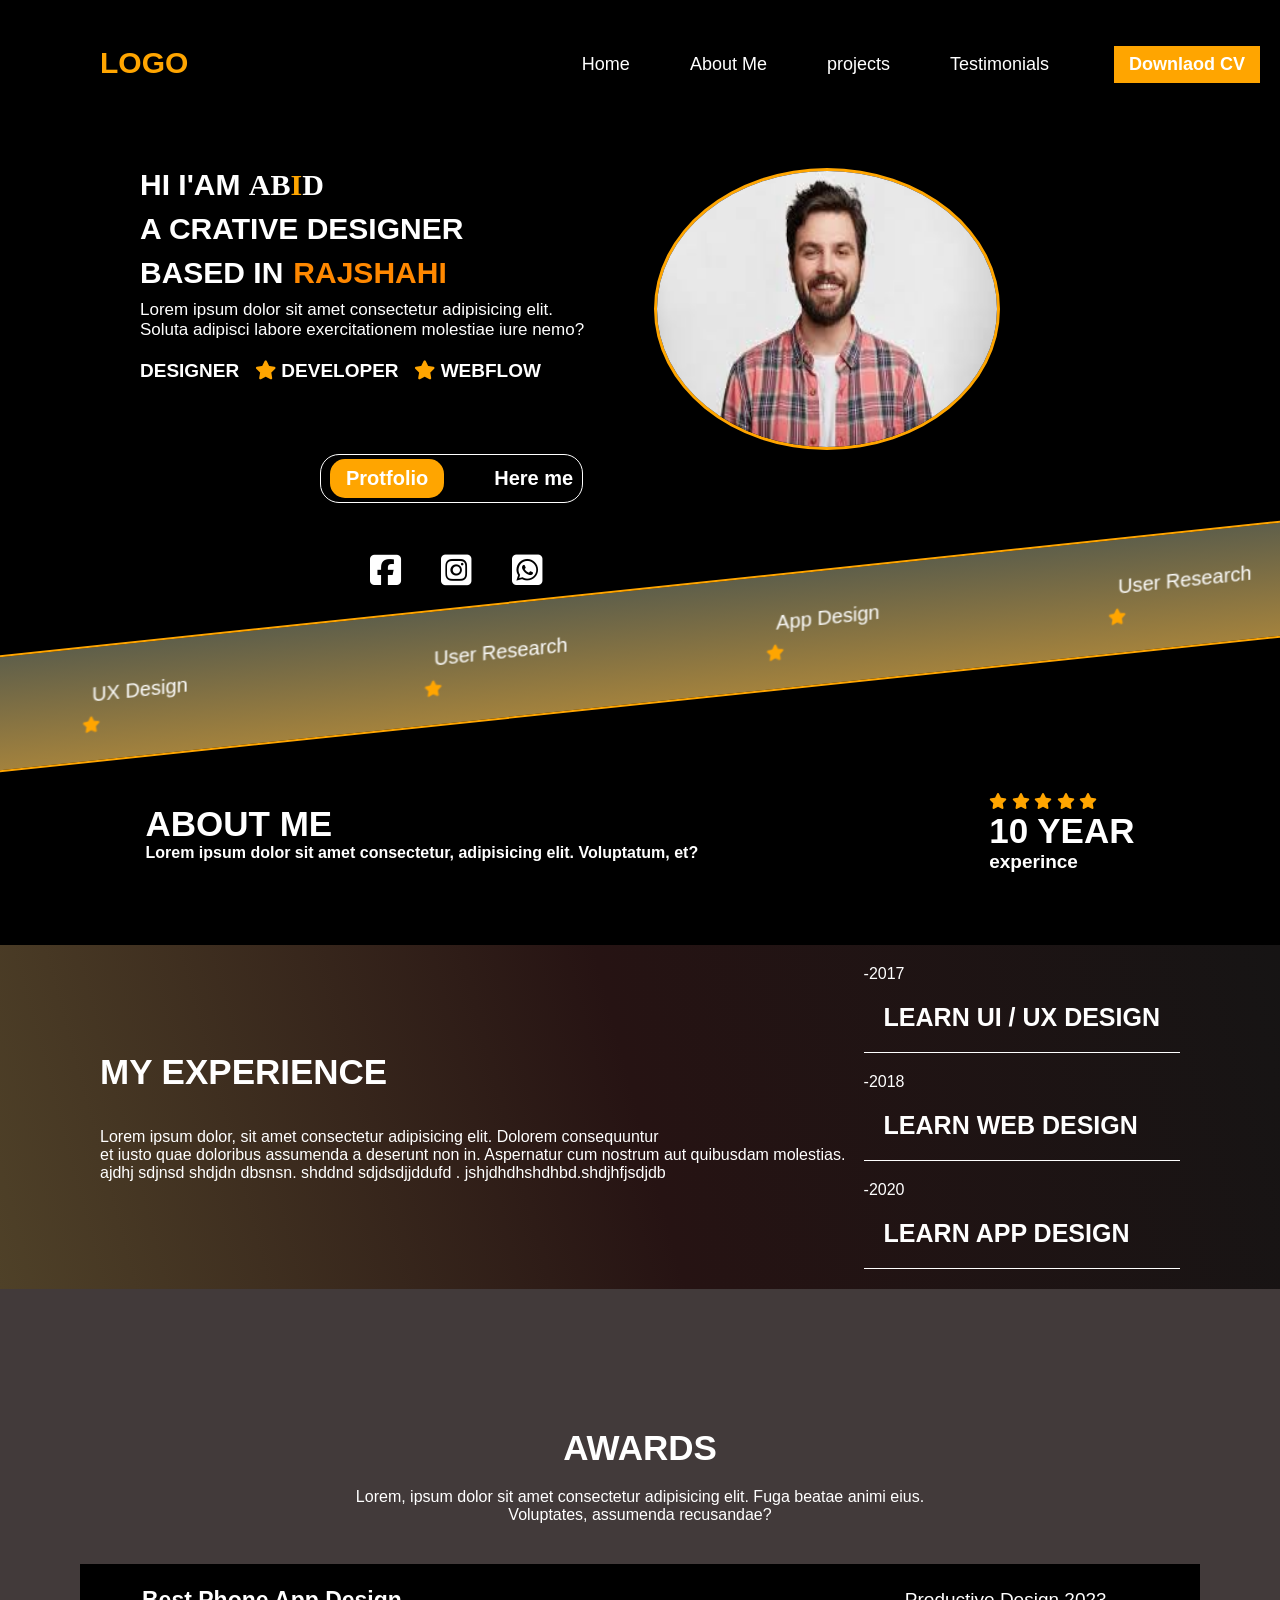
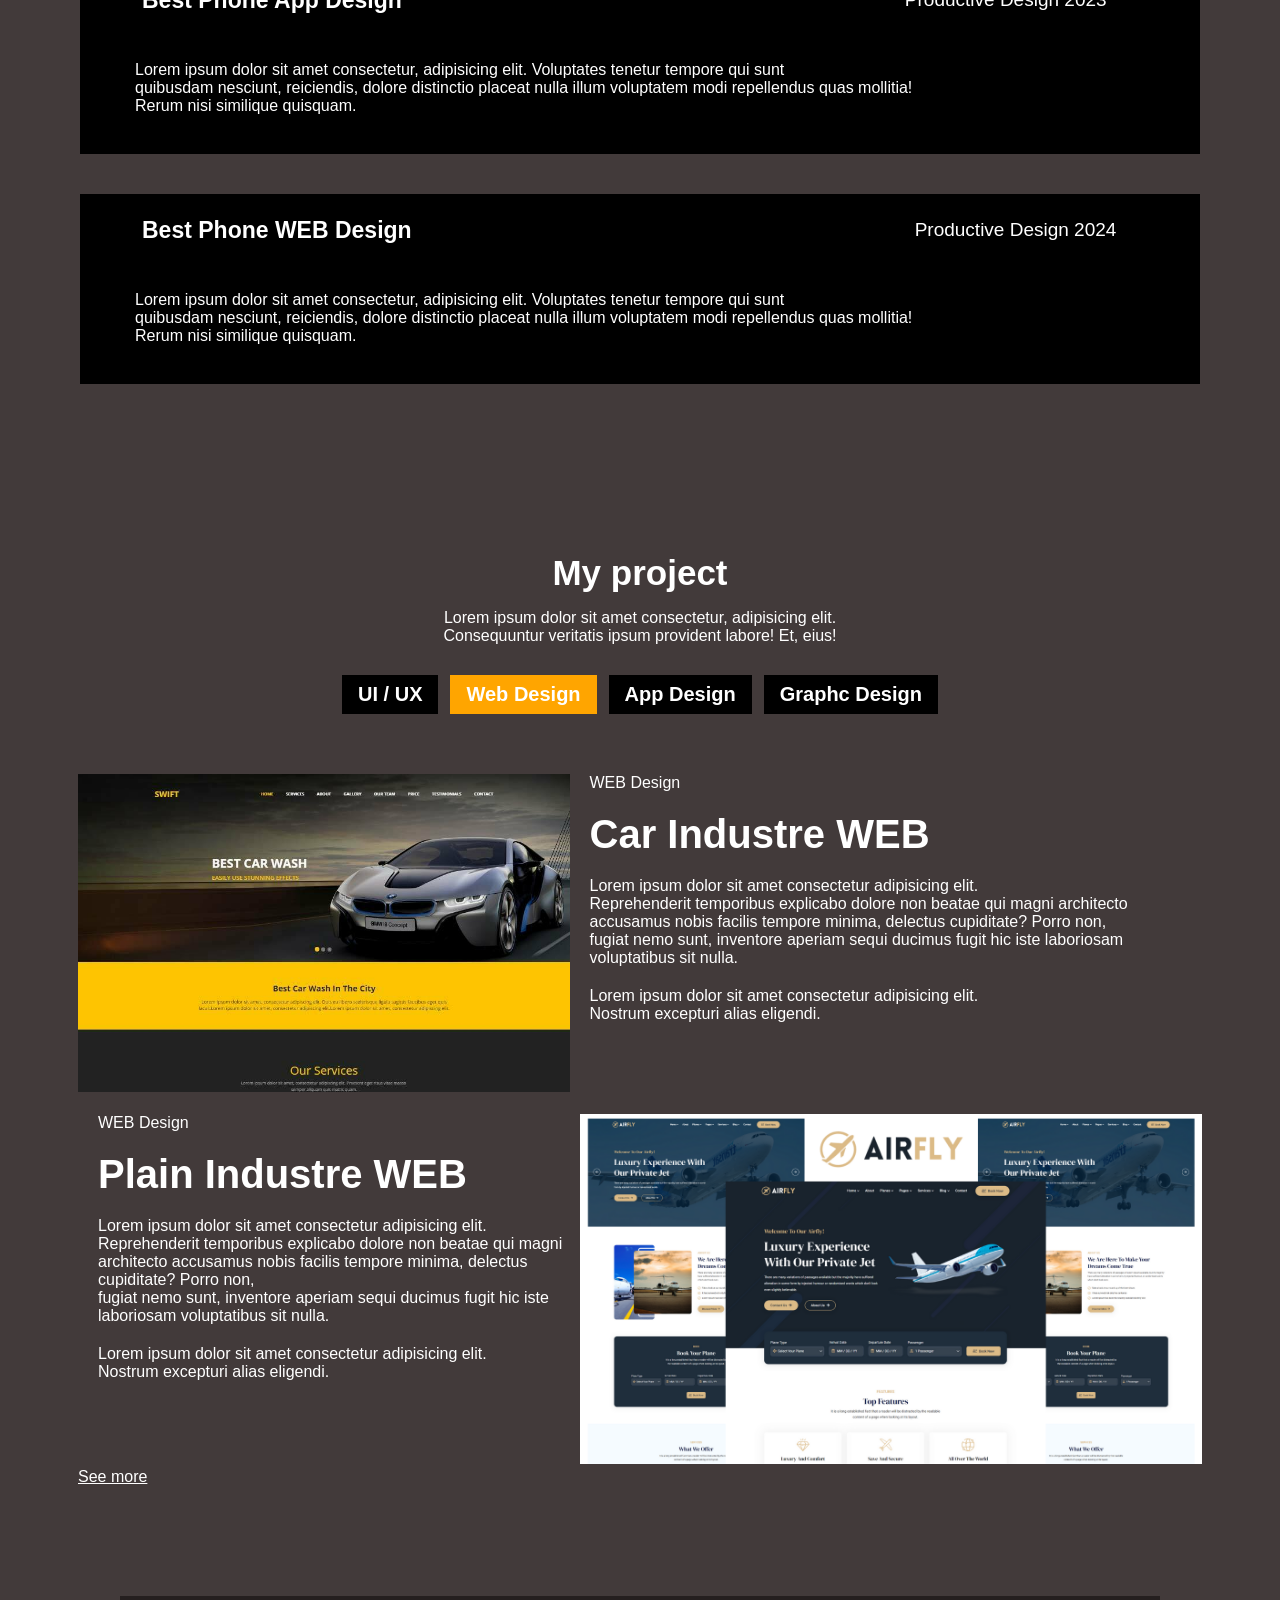
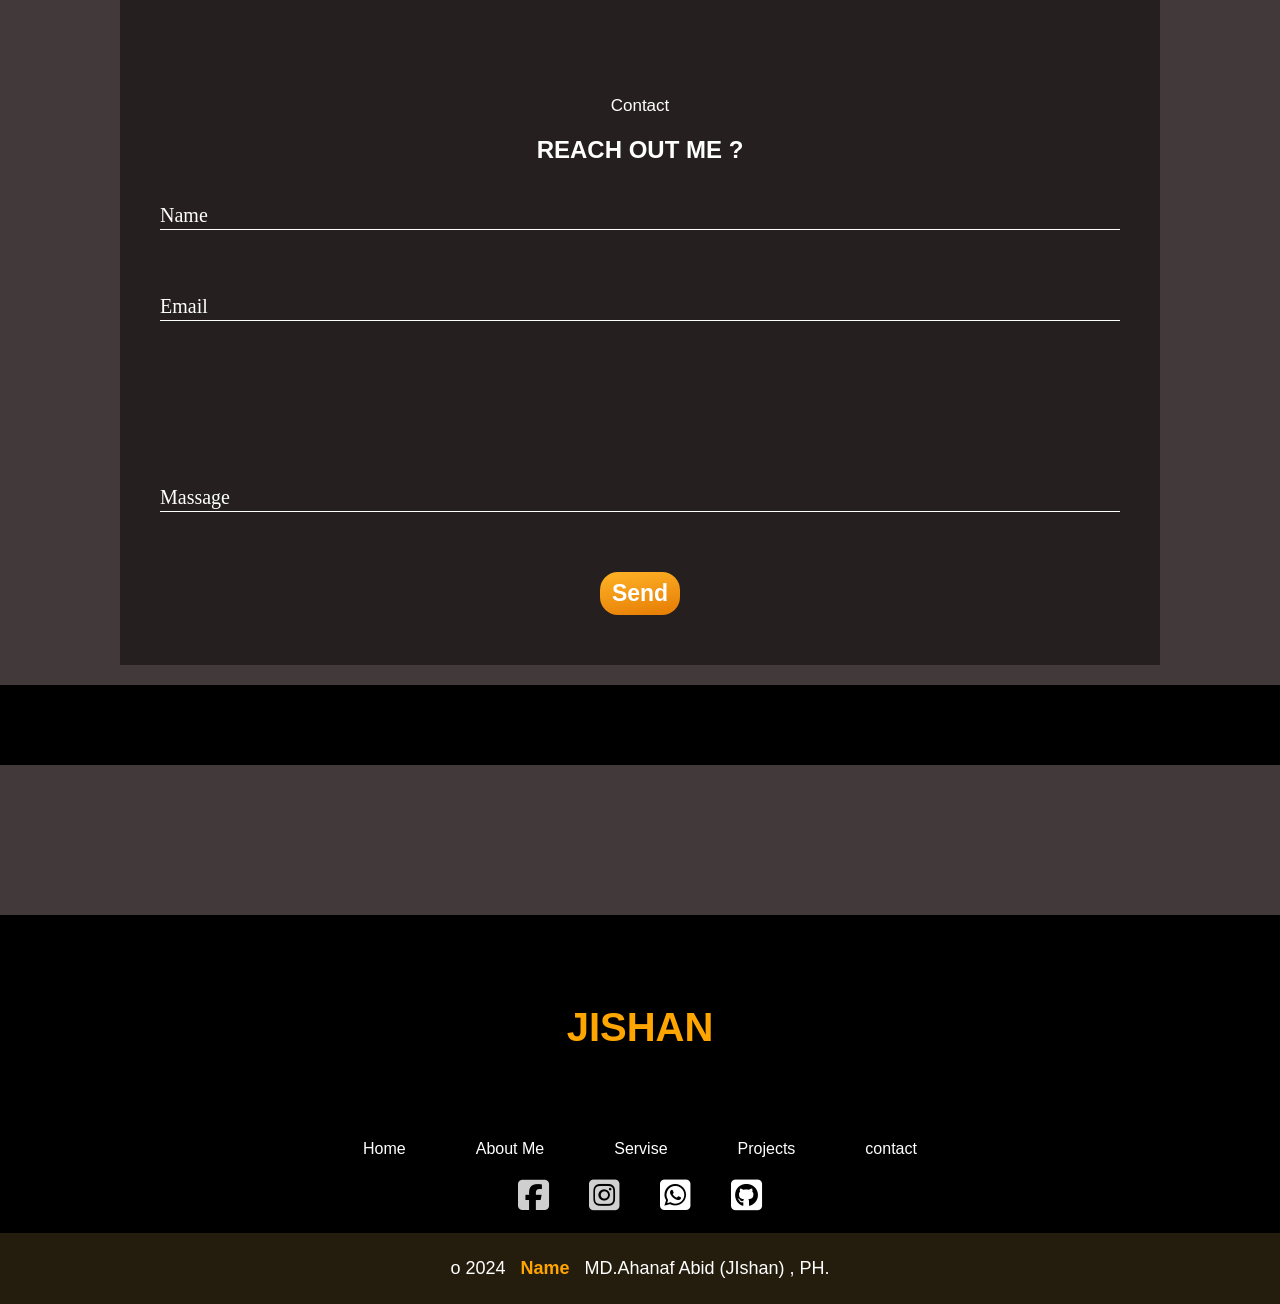
==== index.html @ 6533b795 "change file" ====
<!DOCTYPE html>
<html lang="en">
<head>
    <meta charset="UTF-8">
    <meta name="viewport" content="width=device-width, initial-scale=1.0">
    <link rel="stylesheet" href="assignment.css">
    <link rel="shortcut icon" href="" type="image/x-icon">  <!-- webside tab icon near by title name-->
    <link rel="stylesheet" href="https://cdnjs.cloudflare.com/ajax/libs/font-awesome/6.5.2/css/all.min.css" integrity="sha512-SnH5WK+bZxgPHs44uWIX+LLJAJ9/2PkPKZ5QiAj6Ta86w+fsb2TkcmfRyVX3pBnMFcV7oQPJkl9QevSCWr3W6A==" crossorigin="anonymous" referrerpolicy="no-referrer" />
    <link rel="stylesheet" href="https://cdnjs.cloudflare.com/ajax/libs/font-awesome/6.5.2/css/all.min.css" integrity="sha512-SnH5WK+bZxgPHs44uWIX+LLJAJ9/2PkPKZ5QiAj6Ta86w+fsb2TkcmfRyVX3pBnMFcV7oQPJkl9QevSCWr3W6A==" crossorigin="anonymous" referrerpolicy="no-referrer" />
    <link rel="preconnect" href="https://fonts.googleapis.com">
    <link rel="preconnect" href="https://fonts.gstatic.com" crossorigin>
    <link href="https://fonts.googleapis.com/css2?family=Playwrite+GB+S:ital,wght@0,100..400;1,100..400&display=swap" rel="stylesheet">
    <link rel="shortcut icon" href="" type="image/x-icon">
    <title>Jishan</title>
</head>
<body>
<!-- stard -->
<header> 

<div class="header_container">

    <nav class="navbar_section">
        <div class="nav_container">
            <h3 style="margin-left: 100px;">LOGO</h3>

            <div class="without_logo">
            <a href="#">Home</a>
            <a href="#">About Me</a>
            <a href="#">projects</a>
            <a href="#">Testimonials</a>
            <a style="margin-right: 20px;color: rgb(255, 255, 255);font-weight: 900; margin-left: 20px; background-color: orange;" download="Abid's CV.pdf" href="#">Downlaod CV</a> <!-- downloade attribeait -->
            </div>
        </div>
    </nav>

<section class="banner_section">


    <div class="banner_title_and_img_container">


        <div class="texts_img_flex">

<div class="texts">


    <div class="head_title">
        <h3>hi i'am <span class="abid">AB<span class="i">I</span>D</span></h3>
        <h3> a  crative   designer </h3>

        
    <div style="display: flex; gap: 10px;">
        <h3>BASED IN</h3>
        <h3 style="color: rgb(255, 136, 0);">RAJSHAHI</h3>

    </div>

    </div>


        <p>Lorem ipsum dolor sit amet consectetur adipisicing elit. <br> Soluta adipisci labore exercitationem molestiae iure nemo?</p>

        <div class="banner_skills">
            <h3>designer &nbsp;  <i style="color: orange;" class="fa-solid fa-star"></i> developer &nbsp;  <i style="color: orange;" class="fa-solid fa-star"></i> webflow</h3>
        </div>

</div>
    


<div class="image">
    <img src="../image/man.jpg" alt="">
</div>


        </div>




    <div class="banner_buttol">
        <h4 style="padding: 8px 16px; background-color: orange; border-radius: 15px;">Protfolio</h4>
        <h4>Here me</h4>
    </div>

    <div class="banner_icons">
        <i style="color: rgb(255, 255, 255); font-size:35px;" class="fa-brands fa-square-facebook"></i>
        <i style="color: rgb(255, 255, 255); font-size:35px;" class="fa-brands fa-square-instagram"></i>
        <i style="color:rgb(255, 255, 255); font-size:35px;" class="fa-brands fa-square-whatsapp"></i>
    </div>

</div>


    <div class="roted">
    <MARquee>
        <p>UX Design </p>
        <i style="color: orange;" class="fa-solid fa-star"></i>
    </MARquee>
    <MARquee>
        <p> User Research  </p>
        <i style="color: orange;" class="fa-solid fa-star"></i>
    </MARquee>
    <MARquee>
        <p>App Design </p>
        <i style="color: orange;" class="fa-solid fa-star"></i>
    </MARquee>
    <MARquee>
        <p> User Research  </p>
        <i style="color: orange;" class="fa-solid fa-star"></i>
    </MARquee>    
    </div>

    <div class="about_me_container">
        <div class="about_text">
            <h3 style="font-size: 35px;">ABOUT ME</h3>
            <p>Lorem ipsum dolor sit amet consectetur, adipisicing elit. Voluptatum, et?</p>
        </div>
        <div class="logos">
            <i style="color: orange;" class="fa-solid fa-star"></i>
            <i style="color: orange;" class="fa-solid fa-star"></i>
            <i style="color: orange;" class="fa-solid fa-star"></i>
            <i style="color: orange;" class="fa-solid fa-star"></i>
            <i style="color: orange;" class="fa-solid fa-star"></i>
            <h3 class="for_call_screen" style="font-size: 35px;">10 YEAR </h3>
            <p class="for_call_screen" style="font-size: 19px;">experince</p>
        </div>
    </div>
</section>



</header>
<!-- end -->


<!-- start -->
<main>

    <section class="experience_">
        <div class="my_experience_container">

            <div class="experience_text">
                <h2 style="font-size: 35px;">MY EXPERIENCE</h2>
                <br>
                <br>
                <p>Lorem ipsum dolor, sit amet consectetur adipisicing elit. Dolorem consequuntur <br> et iusto quae doloribus assumenda a deserunt non in. Aspernatur cum nostrum aut quibusdam molestias. <br> ajdhj sdjnsd shdjdn dbsnsn. shddnd sdjdsdjjddufd . jshjdhdhshdhbd.shdjhfjsdjdb</p>
            </div>
    
                <div class="yexrs">
                    <p>-2017</p>
                    <h3>LEARN UI / UX DESIGN</h3>
                    <p style=" border-bottom:1px solid white ;"></p>
                    <p>-2018  </p>
                    <h3>LEARN WEB DESIGN</h3>
                    <p style=" border-bottom:1px solid white ;"></p>
                    <p>-2020</p>
                    <h3>LEARN APP DESIGN</h3>
                    <p style=" border-bottom:1px solid white ;"></p>
                </div>
    
        </div>
    </section>

    <section class="award_container">
        <div class="awards">
            <h2 style="font-size: 35px;">AWARDS</h2>
            <p>Lorem, ipsum dolor sit amet consectetur adipisicing elit. Fuga beatae animi eius. <br> Voluptates, assumenda recusandae?</p>
        </div>


        <div class="award">
            <div class="award_text" style="display: flex;gap: 40%; align-items: center;">
                <h4 style="margin-left: 62px; font-size: 23px; ">Best Phone App Design</h4>
                <p style="font-size: 19px;">Productive Design 2023</p>
            </div>
            <p>Lorem ipsum dolor sit amet consectetur, adipisicing elit. Voluptates tenetur tempore qui sunt <br> quibusdam nesciunt, reiciendis, dolore distinctio placeat nulla illum voluptatem modi repellendus quas mollitia! <br> Rerum nisi similique quisquam.</p>
        </div>

        <div class="award">
            <div style="display: flex;gap: 40%; align-items: center;">
                <h4 style="margin-left: 62px; font-size: 23px;">Best Phone WEB Design</h4>
                <p style="font-size: 19px;">Productive Design 2024</p>
            </div>
            <p>Lorem ipsum dolor sit amet consectetur, adipisicing elit. Voluptates tenetur tempore qui sunt <br> quibusdam nesciunt, reiciendis, dolore distinctio placeat nulla illum voluptatem modi repellendus quas mollitia! <br> Rerum nisi similique quisquam.</p>
        </div>

        
    </section>


    <section class="projects">

        <div class="projects_title">
            <h2>My project</h2>
            <p>Lorem ipsum dolor sit amet consectetur, adipisicing elit. <br> Consequuntur veritatis ipsum provident labore! Et, eius!</p>
        </div>
        <div class="buttons">
            <a href="#">UI / UX</a>
            <a style="background: orange;" href="#">Web Design</a>
            <a href="#">App Design</a>
            <a href="#">Graphc Design</a>
            
        </div>



        <section class="projects_with_img_container">
            

        <div class="img_title">

            <div class="img_">
                <img src="../image/web_car.jpg" alt="">
            </div>
            <div class="text_">
                <p>WEB Design</p>
            <h2>Car Industre WEB</h2>
            <p>Lorem ipsum dolor sit amet consectetur adipisicing elit. <br> Reprehenderit temporibus explicabo dolore non beatae qui magni architecto accusamus nobis facilis tempore minima, delectus cupiditate? Porro non, <br> fugiat nemo sunt, inventore aperiam sequi ducimus fugit hic iste laboriosam voluptatibus sit nulla.</p> <p>Lorem ipsum dolor sit amet consectetur adipisicing elit. <br> Nostrum excepturi alias eligendi.</p>
            </div>
        </div>
<br>


        <div class="img_title">

           
            <div class="text_">
                <p>WEB Design</p>
            <h2>Plain Industre WEB</h2>
            <p>Lorem ipsum dolor sit amet consectetur adipisicing elit. <br> Reprehenderit temporibus explicabo dolore non beatae qui magni architecto accusamus nobis facilis tempore minima, delectus cupiditate? Porro non, <br> fugiat nemo sunt, inventore aperiam sequi ducimus fugit hic iste laboriosam voluptatibus sit nulla.</p> <p>Lorem ipsum dolor sit amet consectetur adipisicing elit. <br> Nostrum excepturi alias eligendi.</p>
            </div>

            <div class="img_">
                <img src="../image/web_plane.webp" alt="">
            </div>
        </div>

        <a class="a_button" href="#">See more</a>
        </section>


  

            <section class="input_container">
                <div class="contact">
                    <p style="font-size: 17px;">Contact</p>
                    <h2>REACH OUT ME ?</h2>
                </div>

                    <form onsubmit="contact_info(event)" class="form_container" action="">
                        <input name="name" type="text" placeholder="Name" required>
                        <input name="email" type="email" placeholder="Email" required>
                        <input class="massage" name="massage" type="text" placeholder="Massage" required>
                        <button type="submit">Send</button>
                    </form>



            </section>


            <div style="background: black; margin-top: 20px; text-align: center; padding: 10px 0px; display: flex; flex-direction: column; gap: 15px;" class="js_ans">
                <h3 style="margin-bottom:15px;color: red;" id="h3"></h3>
                <div class="flex">
                <p id="p1"></p>   <p id="forNameTag" style="color: red;"></p>
                </div>
                <div class="flex">
                <p id="p2"></p>   <p id="forEmailTag" style="color: red;"></p>
                </div>
                <div class="flex">
                <p id="p3"></p>   <p id="forMassageTag" style="color: red;"></p>
            </div>
            </div>


    </section>

</main>
<!-- end -->

<!-- start -->
<footer class="footer_items_container">
    <div class="up_footer">
        <h1 style="font-size: 40px;" class="name_">JISHAN</h1>

        <div class="items">
            <p>Home</p>
            <p>About Me</p>
            <p>Servise</p>
            <p>Projects</p>
            <p>contact</p>
        </div>
        <div class="icons_container">
            <i style="color: rgba(254, 254, 255, 0.815); font-size:35px;" class="fa-brands fa-square-facebook"></i>
            <i style="color: rgba(255, 255, 255, 0.815); font-size:35px;" class="fa-brands fa-square-instagram"></i>
            <i style="color:#ffffff; font-size:35px;" class="fa-brands fa-square-whatsapp"></i>
            <i style="color:#ffffff; font-size:35px;" class="fa-brands fa-square-github"></i>
        </div>
        <div class="bottom_footer_container">
        <p>o 2024</p>
        <p class="name_">Name</p>
        <p>MD.Ahanaf Abid (JIshan) , PH.</p>

        </div>
    </div>






</footer>
<!-- end -->
 <script src="assignment.js"></script>
</body>
</html>
---- assignment.css ----
*{
    padding: 0px;
    margin: 0px;
    color: white;
    font-family: 'Segoe UI', Tahoma, Geneva, Verdana, sans-serif;
}
body{
    width: 100%;
}

.header_container{
    background: rgb(0, 0, 0);
    height: 100%;
    padding-bottom: 72px;
}


/* nave bar start */
.nav_container{
    display: flex;
    justify-content: space-around;
    padding-top:46px;  
    /* margin-right: 120px; */
    font-size: 18px;

}
.without_logo{
    display: flex;
    gap: 30px;
    align-items: center;
    width: 100%;
    justify-content: flex-end;
}
.without_logo a{
    padding:8px 15px;
    text-decoration: none;
    font-weight: 500;
    transition-duration:0.3s ;
    transition-property:transform,background-color,;

}
.without_logo a:hover{
    background-color: rgb(97, 93, 93);
    border-bottom: 2px solid orange;
    transform: translateY(-7px);
    box-shadow: 1px 1px 12px 2px rgb(255, 140, 0);
}
.nav_container h3{
    color: orange;
    font-size: 30px;
    font-weight: 900;

}
.abid{
    font-family:"Dancing Script", cursive;
}
.i{
    color: orange;
    font-family:"Playwrite FR Trad", cursive;
}
/* nave bar compleat */

/* start banner */
.banner_title_and_img_container{
    margin-top: 85px;
    margin-left: 140px;
    text-align: start;

}
.head_title{
    display: flex;
    flex-direction: column;
    gap: 10px;
}
.banner_title_and_img_container h3{
     text-transform: uppercase;
    font-size: 30px;
}
.banner_title_and_img_container p{
    margin-top: 10px;
    font-size: 17px;
}
.texts_img_flex{
    display: flex;
    justify-content: space-between;
}
.image img{
    margin-right: 280px;
    height: 276px;
    width: 340px;
    border-radius: 50%;
    border: 3px solid orange;
}
.banner_skills h3{
    font-size: 19px;
    margin-top: 20px;
}
.banner_buttol{
    display: flex;
    gap: 50px;
    margin-left: 180px;
    font-size: 20px;
    padding: 4px 9px;
    border: 1px solid rgb(255, 255, 255);
    border-radius: 19px;
    width: fit-content;
    align-items: center;
    /* justify-content: start; */
}
.banner_icons {
    display: flex;
    flex-direction: row;
    gap: 40px;
    margin-top: 50px;
    margin-left: 230px;
}

.roted{
    margin-top: 0px;
    display: flex;
    justify-content: space-between;
    gap: 140px;
    padding: 26px;
    border-top: 2px solid orange;
    border-bottom: 2px solid orange;
    background: linear-gradient(rgb(95, 95, 74), rgb(163, 130, 61));
    align-items: center;
    transform: skewY(-186deg);
}
.roted p{
    font-size: 20px;
    padding: 10px 10px;
}
.about_me_container{
    margin-top: 88px;
    align-items: center;
    display: flex;
    justify-content: space-around;
    font-weight: bolder;
}
/* end banner */



/* start */
.my_experience_container{
    height: 100%;
    background: linear-gradient(255deg,rgb(22, 20, 20),rgb(38, 19, 19), rgb(79, 65, 40));
    padding: 20px 100px;
    display: flex;
    justify-content: space-between;
    align-items: center;
}
.yexrs{
    display: flex;
    flex-direction: column;
    gap: 20px;
}
.yexrs h3{
    padding: 0px 20px;
    font-size: 25px;
}
/* end */


/* start */
.award_container{
    padding: 19px 80px;
    background:  rgb(66, 58, 58);
}

.awards{
    text-align: center;
    align-items: center;
}
.awards h2{
    font-size: 20px;
    margin-top: 100px ;
    padding: 20px;
}
.award{
    background-color:rgb(0, 0, 0); 
    height: 190px;
    margin-top: 40px;
}
.award p{
    margin: 25px 55px;

}
/* end */


/* stard */

.projects{
    height: 100%;
    padding-bottom: 150px;
    background: rgb(66, 58, 58);
}
.projects_title{
    text-align: center;
    padding-top:150px ;
}
.projects_title h2{
    font-size: 35px;
    padding-bottom: 16px;
}
.buttons{
    display: flex;
    padding: 30px;
    justify-content: center;
    align-items: center;
    gap: 12px;
}
.buttons a{
    padding: 8px 16px;
    font-size: 20px;
    font-weight: bold;
    background-color: black; 
    text-decoration: none;
    transition: 0.3s;
    transition-property:  box-shadow, background-color ;  
}
.buttons a:hover{
    background-color: orange;
    box-shadow: 1px 1px 10px 1px rgb(255, 157, 0);
}
.projects_with_img_container{
    padding: 30px 78px;
}
.img_title{
    display: flex;
    /* align-items: center; */
}
.img_ img{
    width: 100%;
}
.text_{
    display: flex;
    /* justify-content: start; */
    flex-direction: column;
    margin-left: 20px;
    gap: 20px;
}
.text_ h2{
    font-size: 40px;
}
/* end */



/* start */
.contact{
    text-align: center;
    padding-top: 100px;
    display: flex;
    flex-direction: column;
    gap: 20px;
}

/* end */



/*contact_container start */
.input_container{
    background: rgb(37, 31, 31);
    padding-bottom: 50px;
    margin: 0px 120px;
    margin-top: 80px;
}

.form_container{
    display: flex;
    flex-direction: column;
    gap: 60px;
    margin:0px 40px;
    margin-top: 35px;
}
.form_container input{
    border: none;
    border-bottom: 1px solid white;
    outline: none;
    font-size: 26px;
    font-family: Georgia, 'Times New Roman', Times, serif;
    background: transparent;
}
.massage{
    margin-top:100px ;
}
.form_container button{
    margin: 0px 440px;
    padding: 8px 0px;
    border-radius: 18px;
    border: none;
    font-size: 23px;
    color: rgb(255, 255, 255);
    background: linear-gradient(350deg,rgba(255, 136, 0, 0.884), rgb(255, 179, 39));
    font-family: 'Trebuchet MS', 'Lucida Sans Unicode', 'Lucida Grande', 'Lucida Sans', Arial, sans-serif;
    font-weight: 900;
    transition-duration: 0.4s;
}
.form_container button:hover{
    background: rgb(151, 150, 150);
    color: black;
    box-shadow: 1px 1px 10px 1px white;
}
::placeholder{
    font-size: 20px;
    background: transparent;
    color: rgb(255, 255, 255);
    font-family: Georgia, 'Times New Roman', Times, serif;
}



/* js start */

.flex{
    display: flex;
    justify-content: center;
    gap: 10px;
    align-items: center;    
}


/* js end */


/*contact_conatiner end */






/* start */
.footer_items_container{
    height: 100%;
    background: black;
}
.up_footer h1{
    text-align: center;
    padding: 90px;
}
.items{
    display: flex;
    justify-content: center;
    gap: 70px;
}
.icons_container{
    padding: 20px;
    display: flex;
    justify-content: center;
    gap: 40px;
}
.bottom_footer_container{
    background-color: rgb(36, 28, 12);
    padding: 25px;
    display: flex;
    justify-content: center;
    gap: 15px;

}
.name_{
    color: orange;
    font-size: 19px;
    font-weight: bolder;
}
.bottom_footer_container p{
    font-size: 18px;
}
/* end */









/* for phone */

@media only screen and (min-width:200px) and (max-width:611px){
    *{
        font-family: none;
    }
    
    body{
        width: 100%;
    }
    .header_container{
        justify-content: center;
    }
    .without_logo{
        /* display: none; */
        gap: 20px;
    }
    .nav_container h3{
      display: none;
    }
    .banner_title_and_img_container{
        margin-left: 100px;
    }
    .head_title h3{
        font-size: 25px;
    }
    .image img{
        width: fit-content;
        height: fit-content;
    }
    .texts_img_flex{
        flex-direction: column;
        /* align-items: center; */
    }
    .banner_buttol{
        margin: 0px;
    }
    .banner_icons{
        margin-left: 40px;
    }
    .roted{
        display: none;
    }
    .about_me_container{
        flex-direction: column;
        text-align: center;
        gap: 45px;
    }
    .about_text{
        font-size: 20px;
    }
    .for_call_screen{
        font-size:27px ;
    }
    .my_experience_container{
        flex-direction: column;
        text-align: center;
        gap: 52px;

    }
    .award_container{
        padding: 0px 0px;
    }
    .award_text{
        gap: 0px;
        margin-top: 0px;

    }
    .award{
        font-size: inherit;
        padding: 50% 0%;
    }
    .awards h2{
        margin-top: 0px;
    }
    .buttons{
        font-size: 15px;
    }
    .projects_with_img_container{
        padding-left: 40px;
        padding-right: 40px;
    }
    .text_ h2{
        font-size: 27px;
    }
    .full_input_container{
        margin: 0px 0px;
    }
    .form_container button{
        padding: 8px 10px;

        position: relative;
        right: 0;
        left: 0;
        top: 0;
        bottom: 0;
        margin: auto;
    }
    .up_footer h1{
        padding-top: 100px;
    }
    .items{
        flex-direction: column;
        text-align: center;
        gap: 12px;
    }
    .items{
        gap: 20;
        font-size: 23px;
    }



}
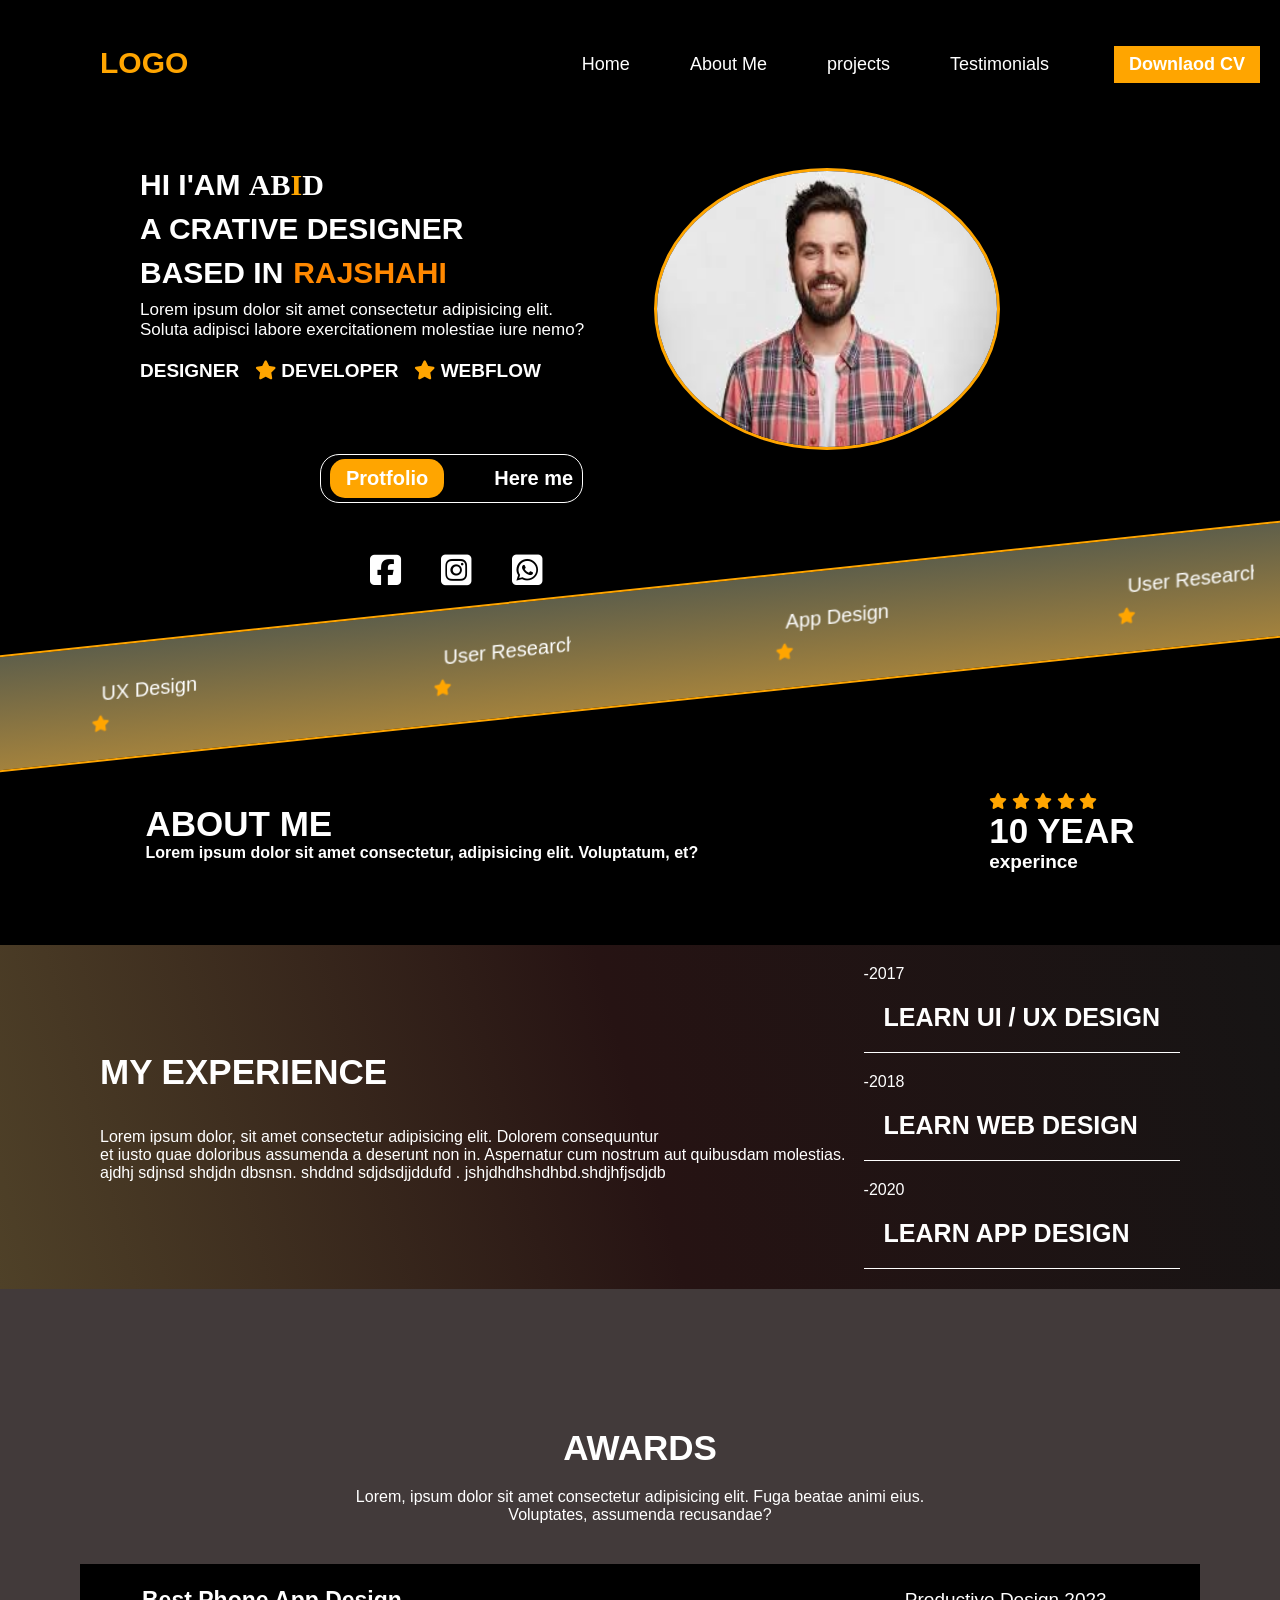
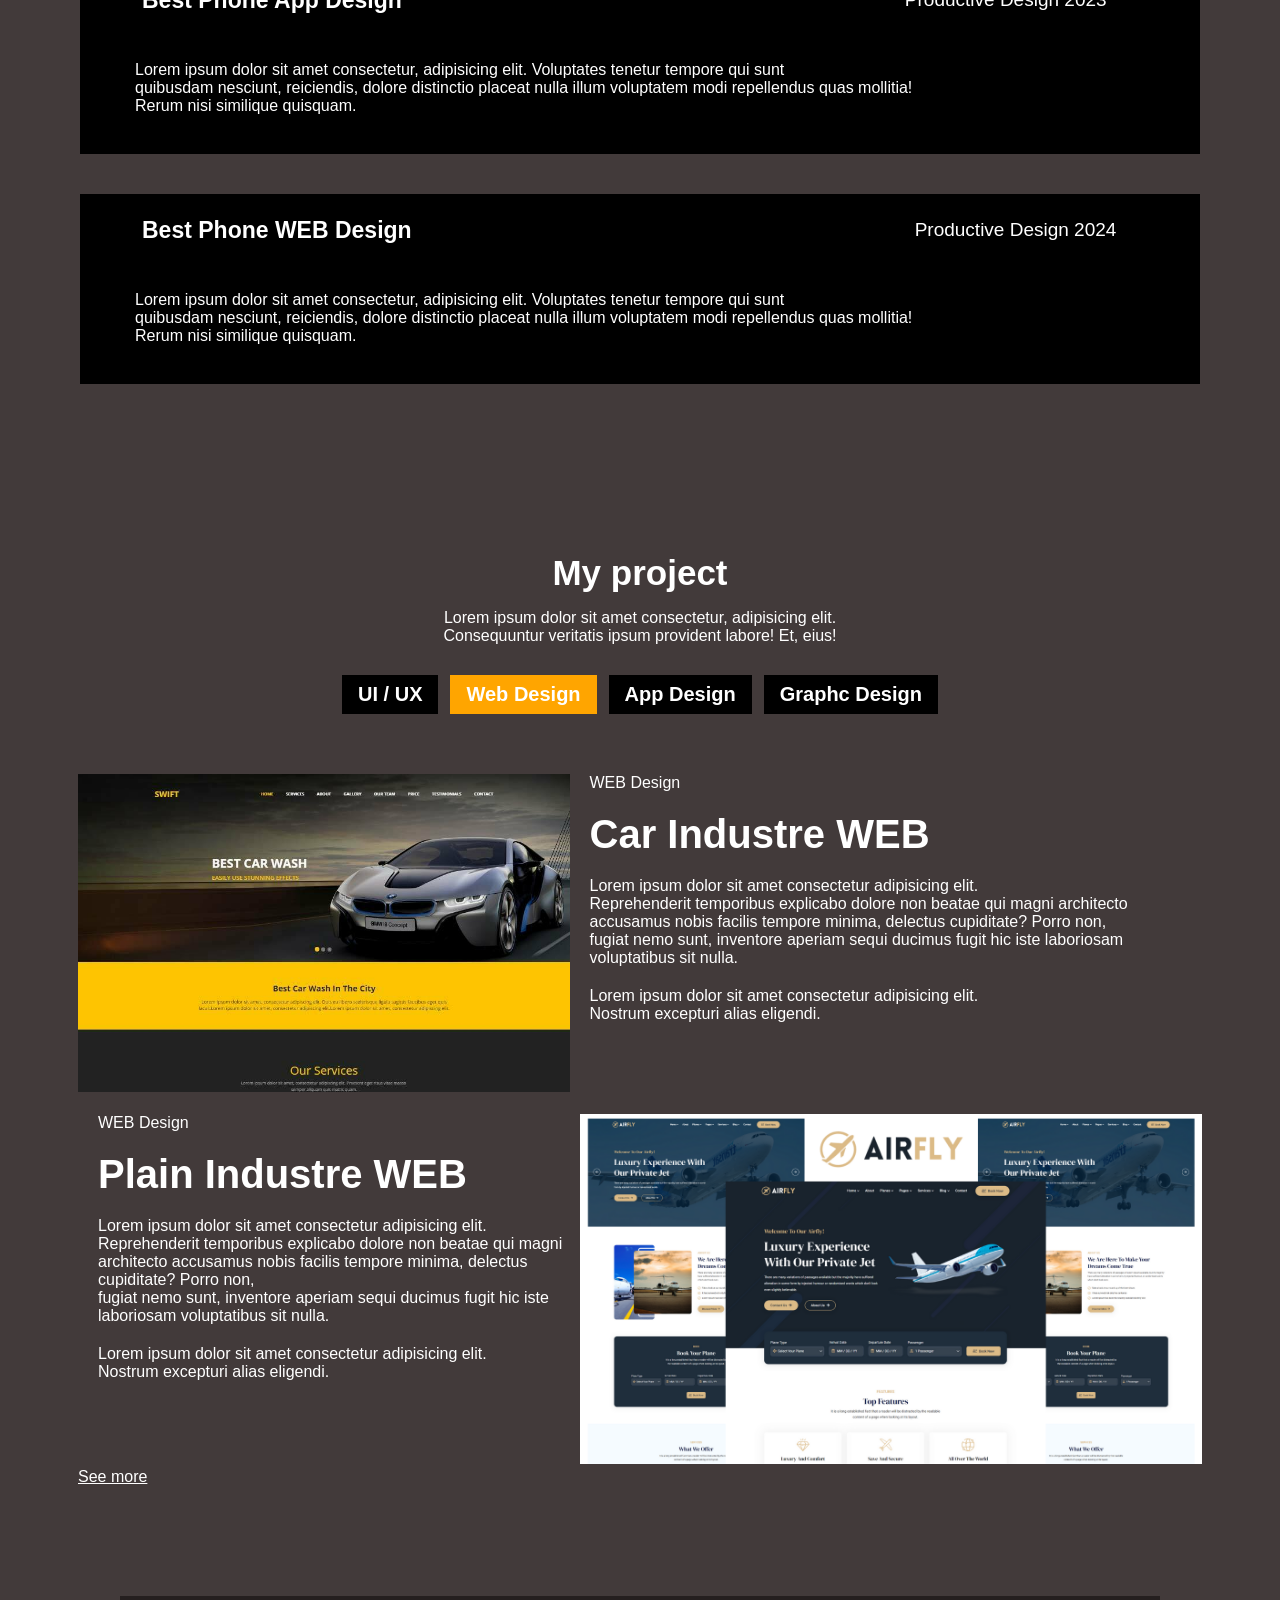
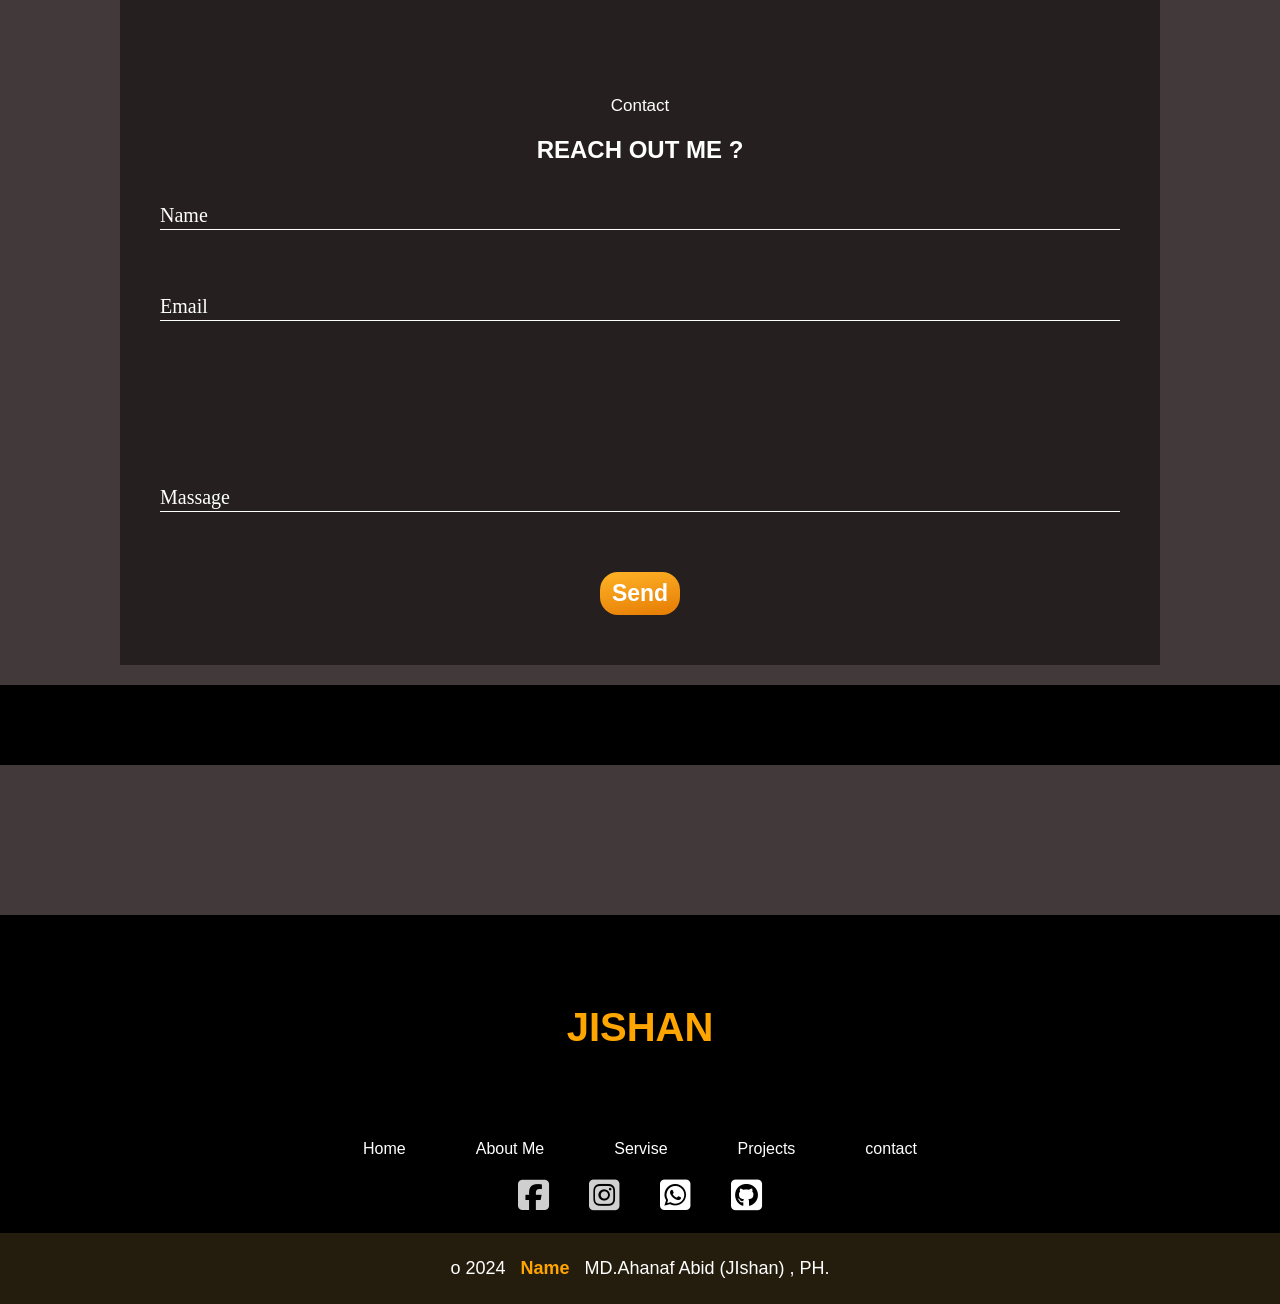
==== commit 4cf0f5ef: "add images" ====
--- a/index.html
+++ b/index.html
@@ -69,7 +69,7 @@
 
 
 <div class="image">
-    <img src="../image/man.jpg" alt="">
+    <img src="./image/man.jpg" alt="">
 </div>
 
 
@@ -211,7 +211,7 @@
         <div class="img_title">
 
             <div class="img_">
-                <img src="../image/web_car.jpg" alt="">
+                <img src="./image/web_car.jpg" alt="">
             </div>
             <div class="text_">
                 <p>WEB Design</p>
@@ -232,7 +232,7 @@
             </div>
 
             <div class="img_">
-                <img src="../image/web_plane.webp" alt="">
+                <img src="./image/web_plane.webp" alt="">
             </div>
         </div>
 
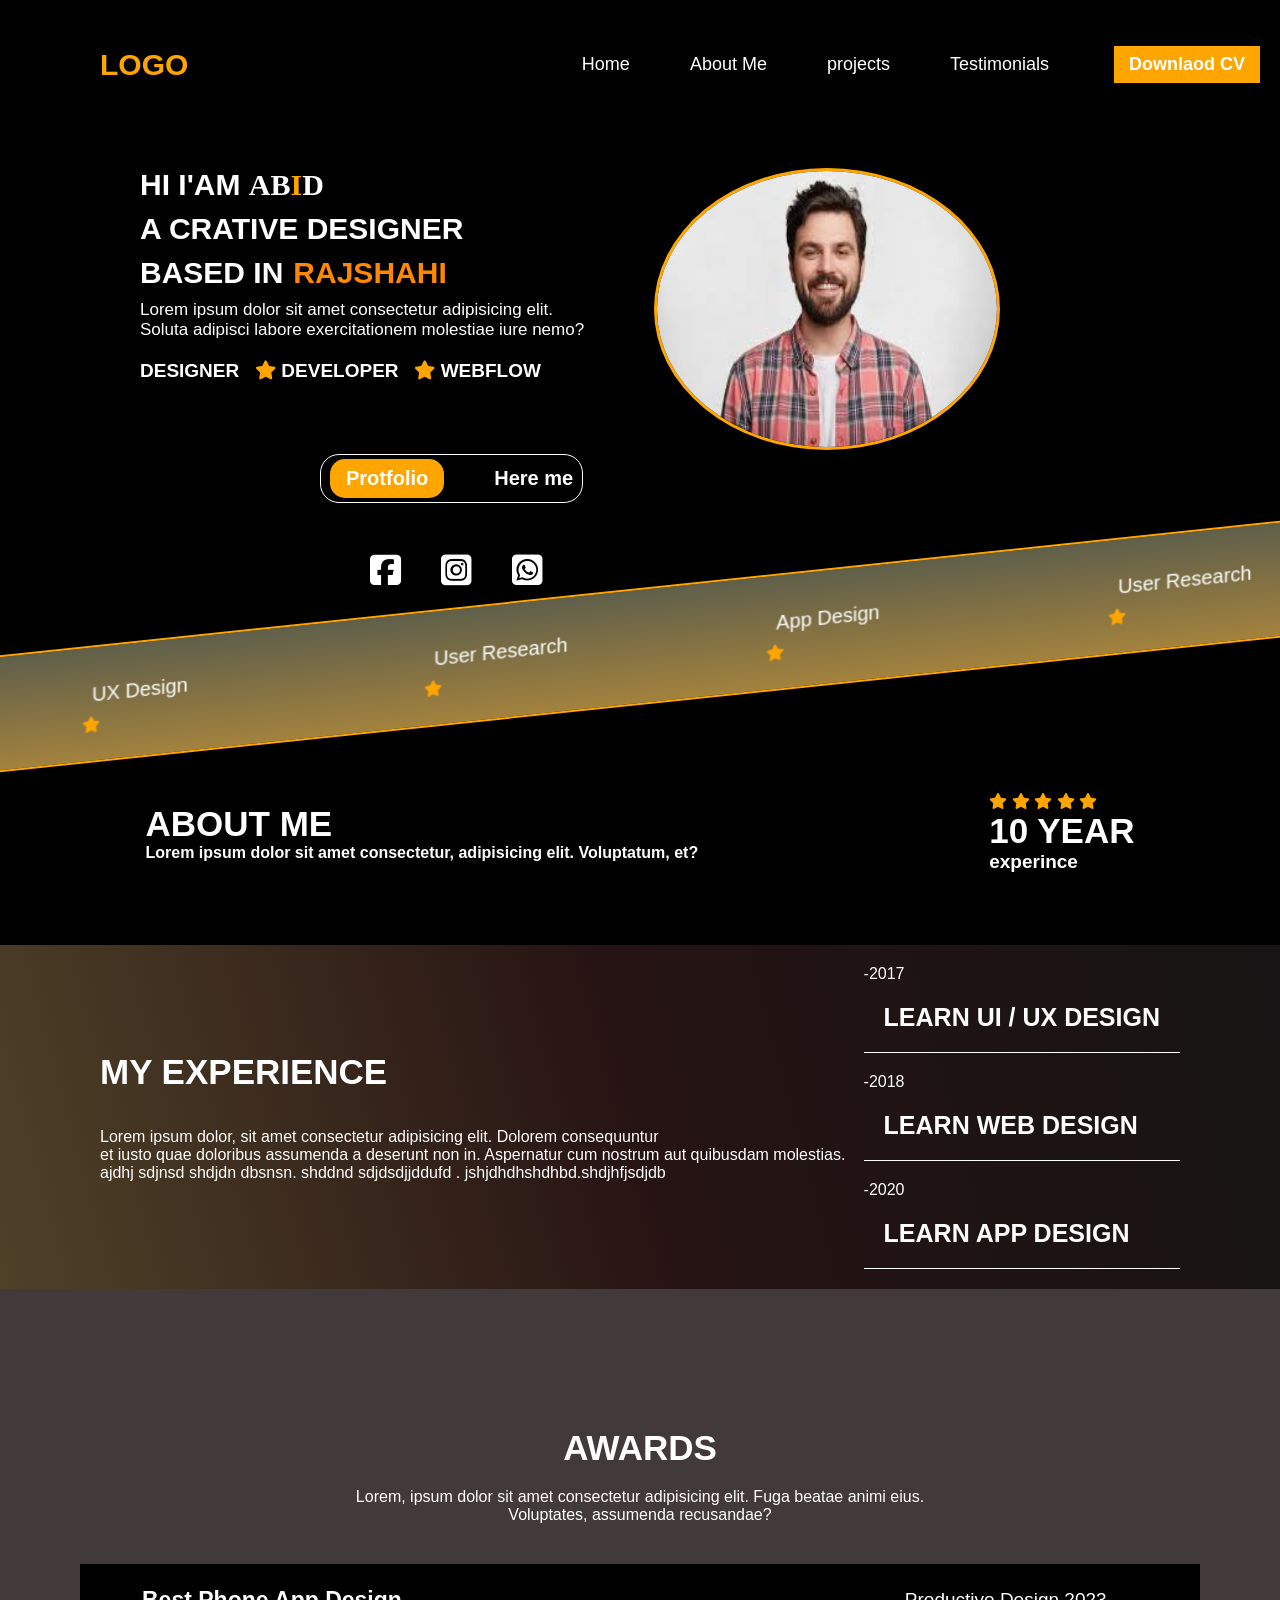
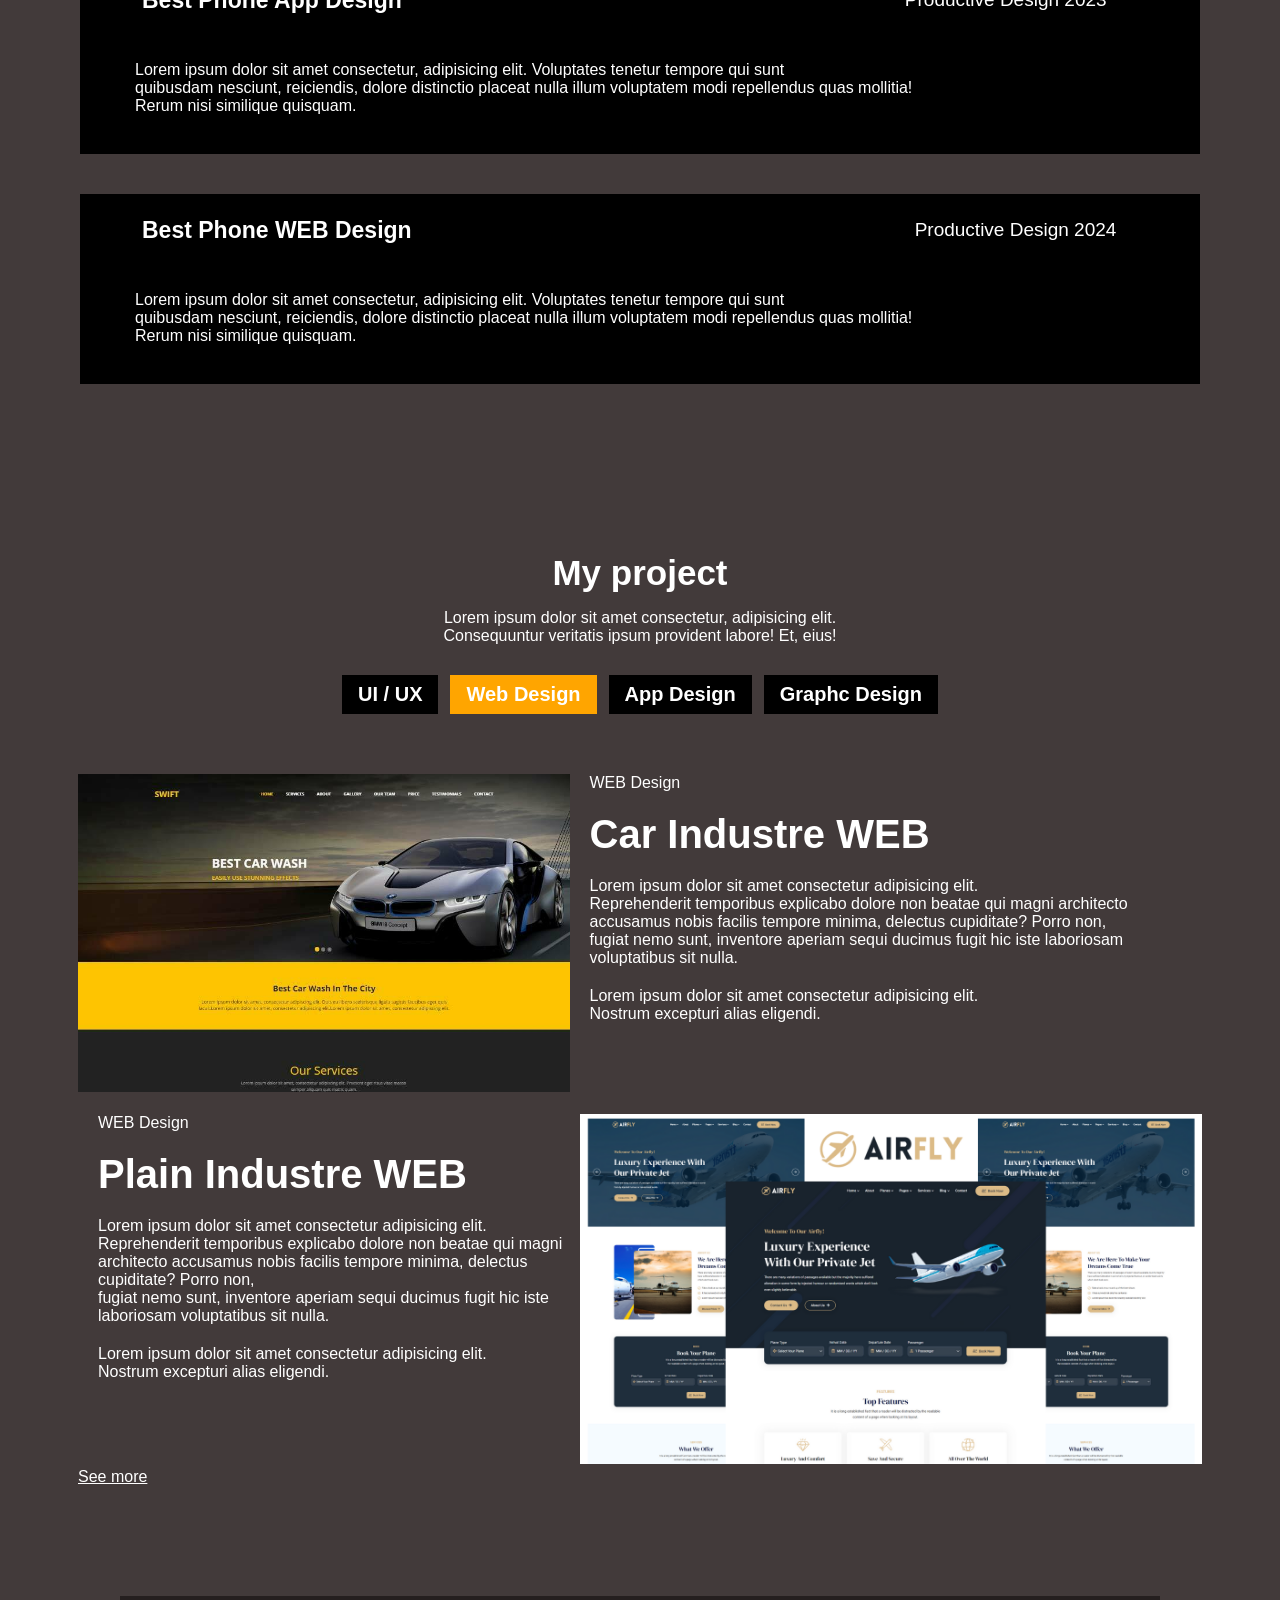
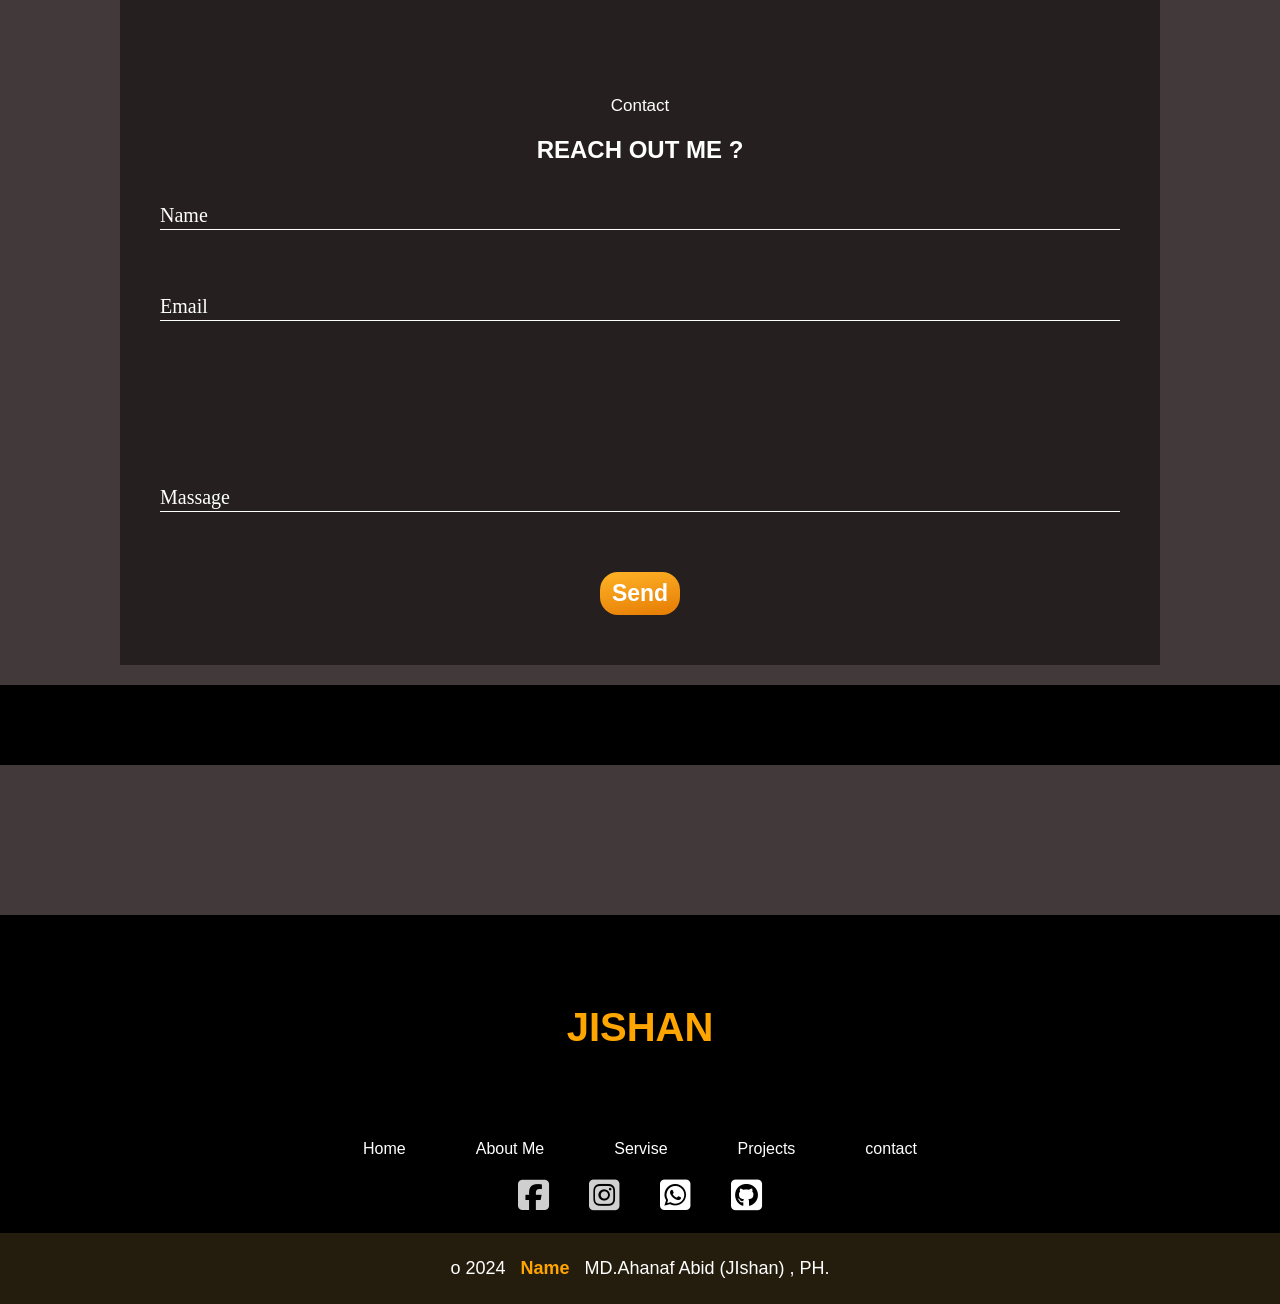
==== commit c3573194: "add new phone_css file and chamge od html nad css" ====
--- a/index.html
+++ b/index.html
@@ -3,7 +3,6 @@
 <head>
     <meta charset="UTF-8">
     <meta name="viewport" content="width=device-width, initial-scale=1.0">
-    <link rel="stylesheet" href="assignment.css">
     <link rel="shortcut icon" href="" type="image/x-icon">  <!-- webside tab icon near by title name-->
     <link rel="stylesheet" href="https://cdnjs.cloudflare.com/ajax/libs/font-awesome/6.5.2/css/all.min.css" integrity="sha512-SnH5WK+bZxgPHs44uWIX+LLJAJ9/2PkPKZ5QiAj6Ta86w+fsb2TkcmfRyVX3pBnMFcV7oQPJkl9QevSCWr3W6A==" crossorigin="anonymous" referrerpolicy="no-referrer" />
     <link rel="stylesheet" href="https://cdnjs.cloudflare.com/ajax/libs/font-awesome/6.5.2/css/all.min.css" integrity="sha512-SnH5WK+bZxgPHs44uWIX+LLJAJ9/2PkPKZ5QiAj6Ta86w+fsb2TkcmfRyVX3pBnMFcV7oQPJkl9QevSCWr3W6A==" crossorigin="anonymous" referrerpolicy="no-referrer" />
@@ -11,7 +10,9 @@
     <link rel="preconnect" href="https://fonts.gstatic.com" crossorigin>
     <link href="https://fonts.googleapis.com/css2?family=Playwrite+GB+S:ital,wght@0,100..400;1,100..400&display=swap" rel="stylesheet">
     <link rel="shortcut icon" href="" type="image/x-icon">
-    <title>Jishan</title>
+    <link rel="stylesheet" href="assignment.css">
+    <link rel="stylesheet" href="risponsiv.css">
+    <title>AB Abid.com</title>
 </head>
 <body>
 <!-- stard -->
@@ -28,7 +29,7 @@
             <a href="#">About Me</a>
             <a href="#">projects</a>
             <a href="#">Testimonials</a>
-            <a style="margin-right: 20px;color: rgb(255, 255, 255);font-weight: 900; margin-left: 20px; background-color: orange;" download="Abid's CV.pdf" href="#">Downlaod CV</a> <!-- downloade attribeait -->
+            <a class="btn_for_phone" style="margin-right: 20px;color: rgb(255, 255, 255);font-weight: 900; margin-left: 20px; background-color: orange;" download="Abid's CV.pdf" href="#">Downlaod CV</a> <!-- downloade attribeait -->
             </div>
         </div>
     </nav>
@@ -172,7 +173,7 @@
         <div class="award">
             <div class="award_text" style="display: flex;gap: 40%; align-items: center;">
                 <h4 style="margin-left: 62px; font-size: 23px; ">Best Phone App Design</h4>
-                <p style="font-size: 19px;">Productive Design 2023</p>
+                <p class="none_for_phone" style="font-size: 19px;">Productive Design 2023</p>
             </div>
             <p>Lorem ipsum dolor sit amet consectetur, adipisicing elit. Voluptates tenetur tempore qui sunt <br> quibusdam nesciunt, reiciendis, dolore distinctio placeat nulla illum voluptatem modi repellendus quas mollitia! <br> Rerum nisi similique quisquam.</p>
         </div>
@@ -180,7 +181,7 @@
         <div class="award">
             <div style="display: flex;gap: 40%; align-items: center;">
                 <h4 style="margin-left: 62px; font-size: 23px;">Best Phone WEB Design</h4>
-                <p style="font-size: 19px;">Productive Design 2024</p>
+                <p class="none_for_phone" style="font-size: 19px;">Productive Design 2024</p>
             </div>
             <p>Lorem ipsum dolor sit amet consectetur, adipisicing elit. Voluptates tenetur tempore qui sunt <br> quibusdam nesciunt, reiciendis, dolore distinctio placeat nulla illum voluptatem modi repellendus quas mollitia! <br> Rerum nisi similique quisquam.</p>
         </div>
@@ -260,7 +261,7 @@
             </section>
 
 
-            <div style="background: black; margin-top: 20px; text-align: center; padding: 10px 0px; display: flex; flex-direction: column; gap: 15px;" class="js_ans">
+            <div class="javacsript" style="background: black; margin-top: 20px; text-align: center; padding: 10px 0px; display: flex; flex-direction: column; gap: 15px;" class="js_ans">
                 <h3 style="margin-bottom:15px;color: red;" id="h3"></h3>
                 <div class="flex">
                 <p id="p1"></p>   <p id="forNameTag" style="color: red;"></p>
--- a/assignment.css
+++ b/assignment.css
@@ -4,9 +4,9 @@
     color: white;
     font-family: 'Segoe UI', Tahoma, Geneva, Verdana, sans-serif;
 }
-body{
+/* body{
     width: 100%;
-}
+} */
 
 .header_container{
     background: rgb(0, 0, 0);
@@ -17,8 +17,9 @@
 
 /* nave bar start */
 .nav_container{
-    display: flex;
-    justify-content: space-around;
+    align-items: center;
+    display: flex;
+    /* justify-content: space-around; */
     padding-top:46px;  
     /* margin-right: 120px; */
     font-size: 18px;
@@ -171,7 +172,6 @@
 
 .awards{
     text-align: center;
-    align-items: center;
 }
 .awards h2{
     font-size: 20px;
@@ -371,127 +371,3 @@
     font-size: 18px;
 }
 /* end */
-
-
-
-
-
-
-
-
-
-/* for phone */
-
-@media only screen and (min-width:200px) and (max-width:611px){
-    *{
-        font-family: none;
-    }
-    
-    body{
-        width: 100%;
-    }
-    .header_container{
-        justify-content: center;
-    }
-    .without_logo{
-        /* display: none; */
-        gap: 20px;
-    }
-    .nav_container h3{
-      display: none;
-    }
-    .banner_title_and_img_container{
-        margin-left: 100px;
-    }
-    .head_title h3{
-        font-size: 25px;
-    }
-    .image img{
-        width: fit-content;
-        height: fit-content;
-    }
-    .texts_img_flex{
-        flex-direction: column;
-        /* align-items: center; */
-    }
-    .banner_buttol{
-        margin: 0px;
-    }
-    .banner_icons{
-        margin-left: 40px;
-    }
-    .roted{
-        display: none;
-    }
-    .about_me_container{
-        flex-direction: column;
-        text-align: center;
-        gap: 45px;
-    }
-    .about_text{
-        font-size: 20px;
-    }
-    .for_call_screen{
-        font-size:27px ;
-    }
-    .my_experience_container{
-        flex-direction: column;
-        text-align: center;
-        gap: 52px;
-
-    }
-    .award_container{
-        padding: 0px 0px;
-    }
-    .award_text{
-        gap: 0px;
-        margin-top: 0px;
-
-    }
-    .award{
-        font-size: inherit;
-        padding: 50% 0%;
-    }
-    .awards h2{
-        margin-top: 0px;
-    }
-    .buttons{
-        font-size: 15px;
-    }
-    .projects_with_img_container{
-        padding-left: 40px;
-        padding-right: 40px;
-    }
-    .text_ h2{
-        font-size: 27px;
-    }
-    .full_input_container{
-        margin: 0px 0px;
-    }
-    .form_container button{
-        padding: 8px 10px;
-
-        position: relative;
-        right: 0;
-        left: 0;
-        top: 0;
-        bottom: 0;
-        margin: auto;
-    }
-    .up_footer h1{
-        padding-top: 100px;
-    }
-    .items{
-        flex-direction: column;
-        text-align: center;
-        gap: 12px;
-    }
-    .items{
-        gap: 20;
-        font-size: 23px;
-    }
-
-
-
-}   
-
--- a/risponsiv.css
+++ b/risponsiv.css
@@ -0,0 +1,174 @@
+
+@media only screen and (min-width:200px) and (max-width:1200px){
+    .header_container{
+        justify-content: center;
+    }
+    .without_logo{
+        gap: 11px;
+    }
+    .btn_for_phone{
+        margin-right: none;
+        margin-left: none;
+    }
+    .without_logo a {
+        padding: 3px 4px;
+        font-size: 12px;
+        font-weight: normal;
+    }
+    .nav_container{
+        align-items: center;
+        display: flex;
+        /* justify-content: space-around; */
+        /* padding-top:46px;   */
+        /* margin-right: 120px; */
+        /* font-size: 18px; */
+    }
+    .nav_container h3{
+        display: none;
+    }
+    .form_container{
+
+        display: none;
+
+    }
+    .image img{
+        /* display: none; */
+        width: fit-content;
+        height: 10px;
+        margin-right: auto;
+    }
+    .none_for_phone{
+       display:none;
+    
+    }
+    .buttons a{
+        padding: 2px 7px;
+        font-size: 10px;
+        font-weight:normal; 
+    }
+    .projects_with_img_container{
+        padding:1px 0px;
+        padding-left: 2px;
+        padding-right: 2px;
+    }
+    .img_:hover{
+        transition: 0.4s ease-in-out;
+        transform: scale(1.0);
+        position: absolute;
+        /* box-shadow: 1px 1px 9px 2px; */
+        display: flex;
+        right: 0px;
+        /* left: auto; */
+    }
+    .input_container{
+        border-top: 1px solid white;
+        margin: 40px 0px;
+    }
+    .bottom_footer_container p{
+        font-size: 16px;
+    }
+
+
+
+
+/* New end.... */
+
+
+
+
+
+    .banner_title_and_img_container{
+        margin-left: 20px;
+    }
+    .head_title h3{
+        font-size: 25px;
+    }
+    .image img{
+        width: fit-content;
+        height: fit-content;
+    }
+    .texts_img_flex{
+        flex-direction: column;
+        /* align-items: center; */
+    }
+    .banner_buttol{
+        margin: 0px;
+    }
+    .banner_icons{
+        margin-left: 40px;
+    }
+    .roted{
+        display: none;
+    }
+    .about_me_container{
+        flex-direction: column;
+        text-align: center;
+        gap: 45px;
+    }
+    .about_text{
+        font-size: 20px;
+    }
+    .for_call_screen{
+        font-size:27px ;
+    }
+    .my_experience_container{
+        flex-direction: column;
+        text-align: center;
+        gap: 52px;
+
+    }
+    .award_container{
+        padding: 0px 0px;
+    }
+    .award_text{
+        gap: 0px;
+        margin-top: 0px;
+
+    }
+    .award{
+        font-size: inherit;
+        padding: 50% 0%;
+    }
+    .awards h2{
+        margin-top: 0px;
+    }
+    .buttons{
+        font-size: 15px;
+    }
+    .projects_with_img_container{
+        padding-left: 40px;
+        padding-right: 40px;
+    }
+    .text_ h2{
+        font-size: 27px;
+    }
+    .full_input_container{
+        margin: 0px 0px;
+    }
+    .form_container button{
+        padding: 8px 10px;
+
+        position: relative;
+        right: 0;
+        left: 0;
+        top: 0;
+        bottom: 0;
+        margin: auto;
+    }
+    .up_footer h1{
+        padding-top: 100px;
+    }
+    .items{
+        flex-direction: column;
+        text-align: center;
+        gap: 12px;
+    }
+    .items{
+        gap: 20;
+        font-size: 23px;
+    }
+
+
+
+}   
+
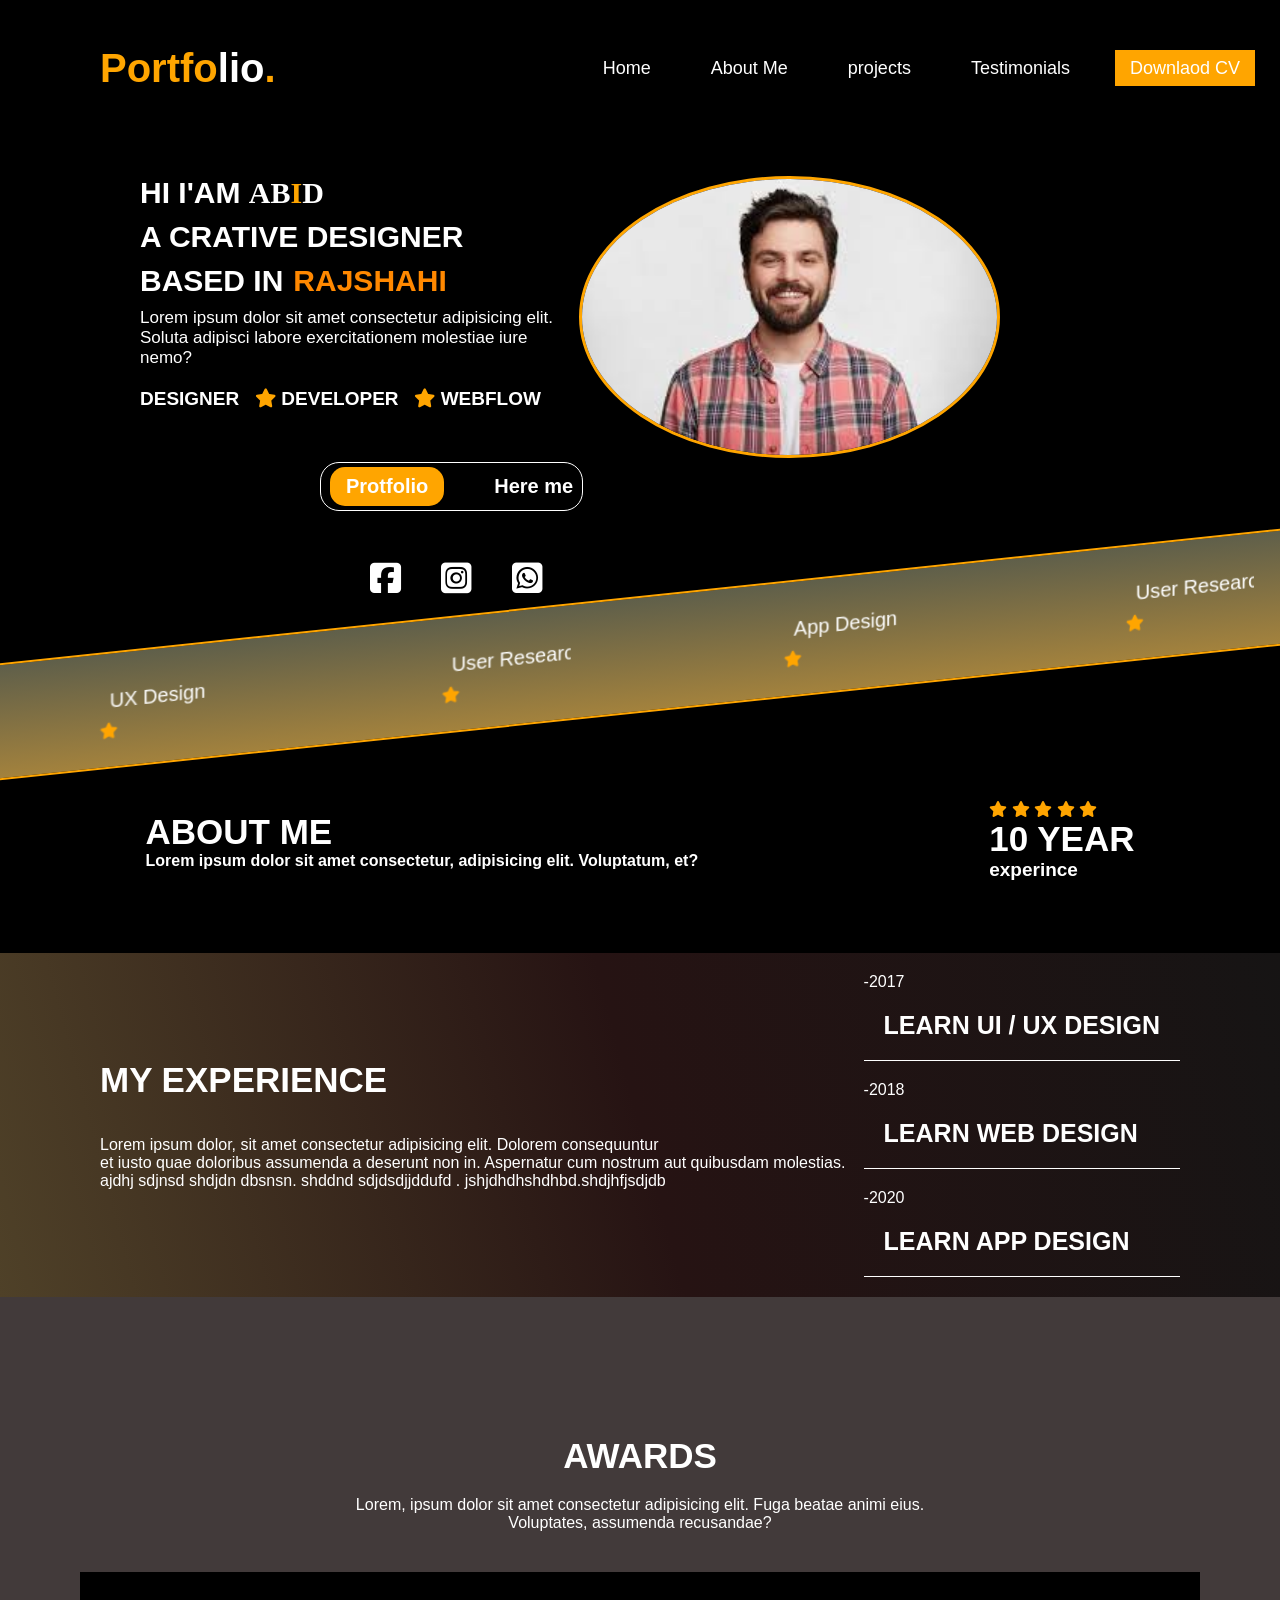
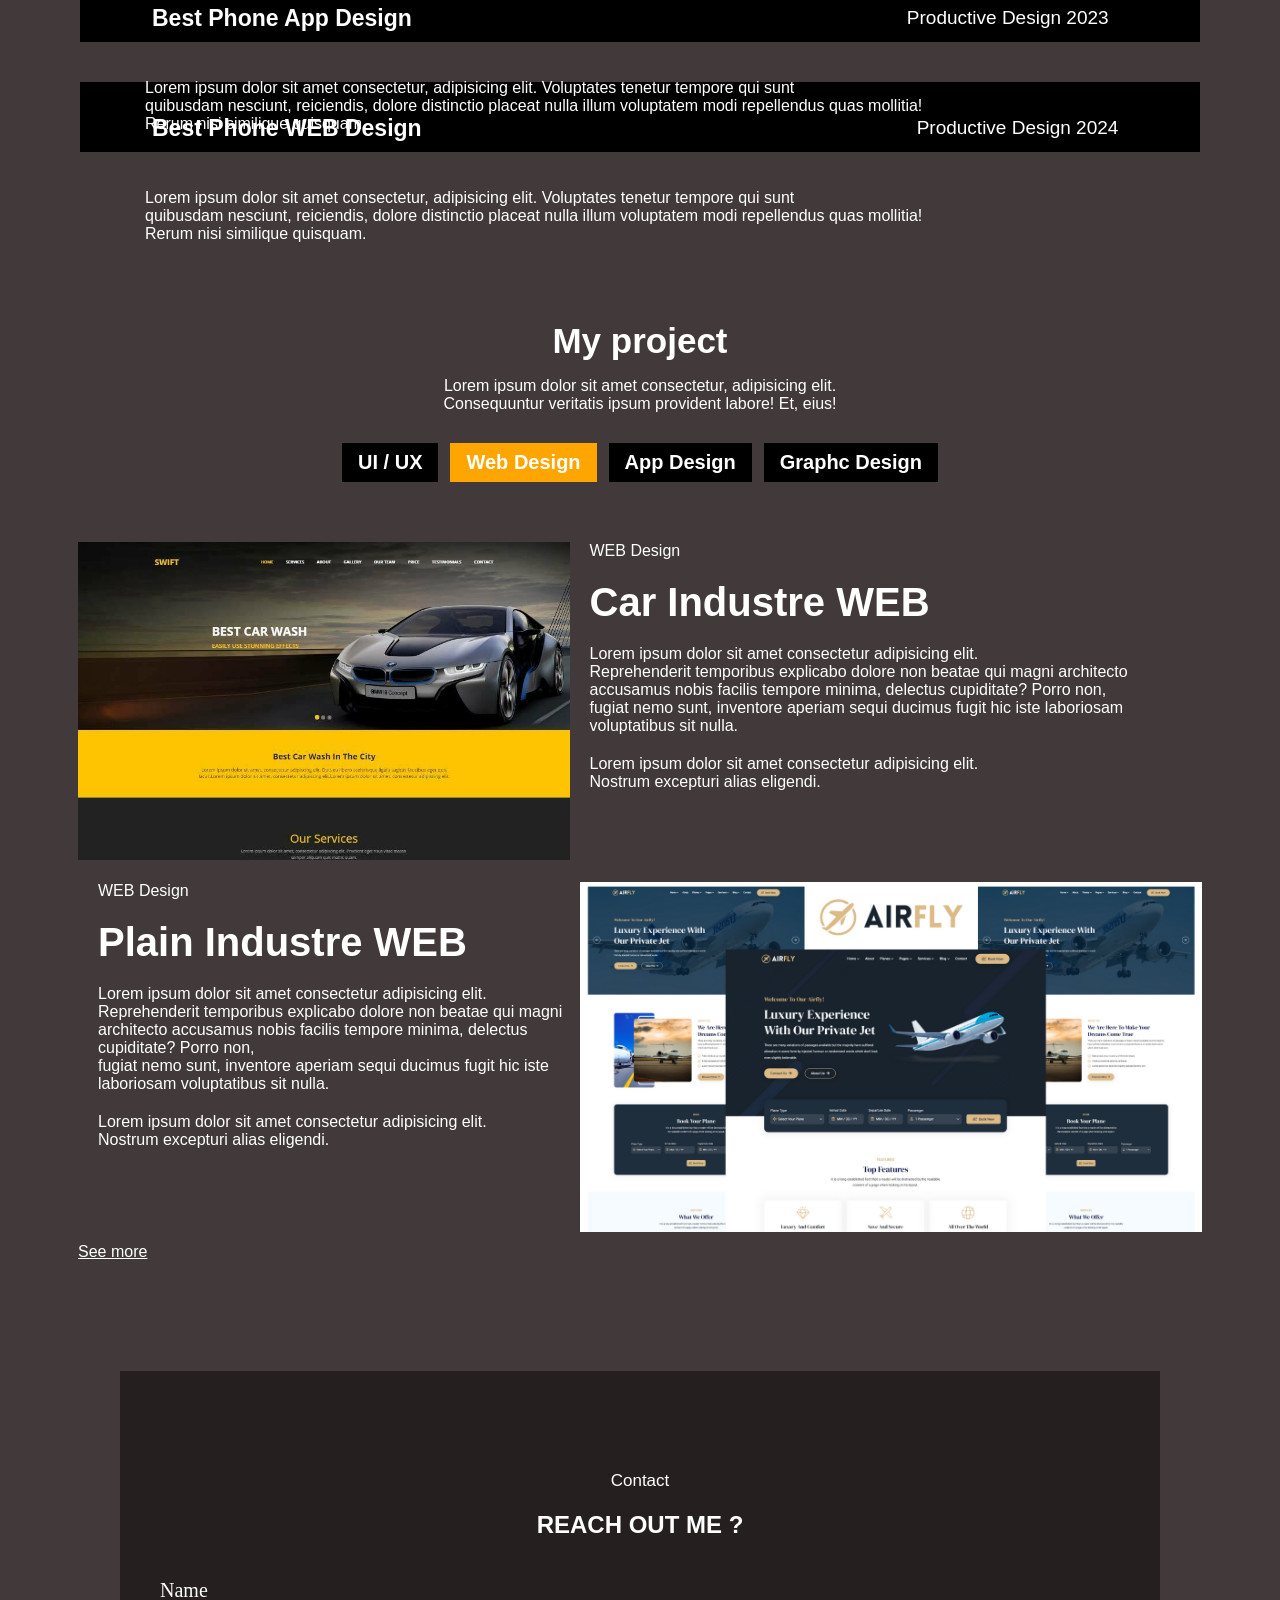
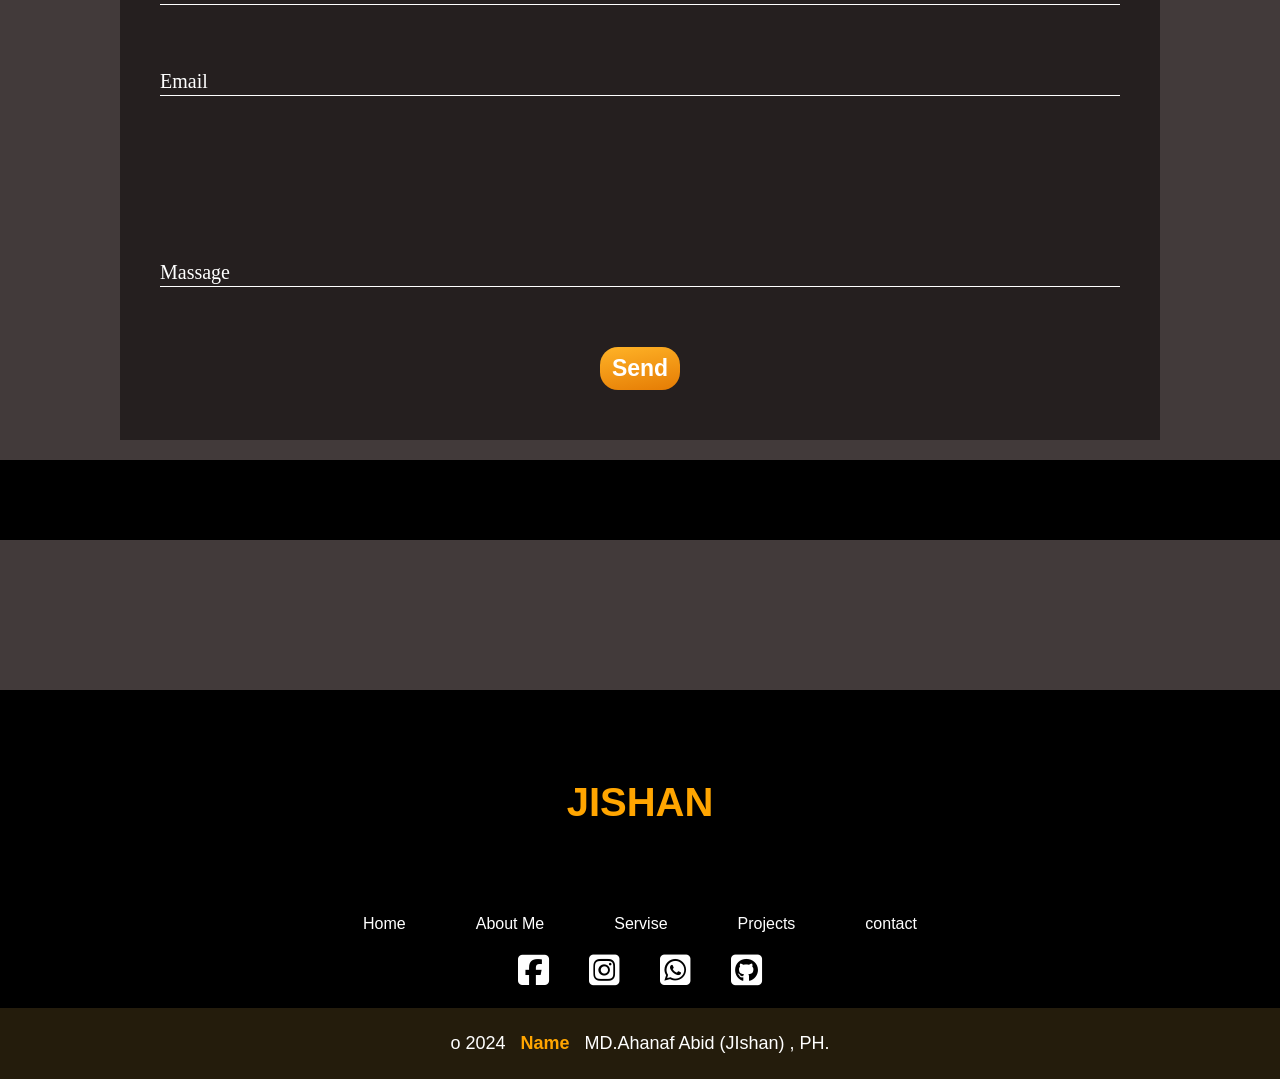
==== commit 62f2330a: "retry to commit" ====
--- a/index.html
+++ b/index.html
@@ -22,14 +22,14 @@
 
     <nav class="navbar_section">
         <div class="nav_container">
-            <h3 style="margin-left: 100px;">LOGO</h3>
+            <h3 style="margin-left: 100px;">Portfo<span>lio</span>.</h3>
 
             <div class="without_logo">
-            <a href="#">Home</a>
-            <a href="#">About Me</a>
+            <a class="a1" href="#">Home</a>
+            <a class="a2" href="#">About Me</a>
             <a href="#">projects</a>
             <a href="#">Testimonials</a>
-            <a class="btn_for_phone" style="margin-right: 20px;color: rgb(255, 255, 255);font-weight: 900; margin-left: 20px; background-color: orange;" download="Abid's CV.pdf" href="#">Downlaod CV</a> <!-- downloade attribeait -->
+           <button id="btn"> <a class="button" download="Abid's CV.pdf" href="#">Downlaod CV</a> </button><!-- downloade attribeait -->
             </div>
         </div>
     </nav>
@@ -172,7 +172,7 @@
 
         <div class="award">
             <div class="award_text" style="display: flex;gap: 40%; align-items: center;">
-                <h4 style="margin-left: 62px; font-size: 23px; ">Best Phone App Design</h4>
+                <h4 class="award_text" style="margin-left: 62px; font-size: 23px; ">Best Phone App Design</h4>
                 <p class="none_for_phone" style="font-size: 19px;">Productive Design 2023</p>
             </div>
             <p>Lorem ipsum dolor sit amet consectetur, adipisicing elit. Voluptates tenetur tempore qui sunt <br> quibusdam nesciunt, reiciendis, dolore distinctio placeat nulla illum voluptatem modi repellendus quas mollitia! <br> Rerum nisi similique quisquam.</p>
@@ -180,7 +180,7 @@
 
         <div class="award">
             <div style="display: flex;gap: 40%; align-items: center;">
-                <h4 style="margin-left: 62px; font-size: 23px;">Best Phone WEB Design</h4>
+                <h4 class="award_text" style="margin-left: 62px; font-size: 23px;">Best Phone WEB Design</h4>
                 <p class="none_for_phone" style="font-size: 19px;">Productive Design 2024</p>
             </div>
             <p>Lorem ipsum dolor sit amet consectetur, adipisicing elit. Voluptates tenetur tempore qui sunt <br> quibusdam nesciunt, reiciendis, dolore distinctio placeat nulla illum voluptatem modi repellendus quas mollitia! <br> Rerum nisi similique quisquam.</p>
@@ -236,8 +236,9 @@
                 <img src="./image/web_plane.webp" alt="">
             </div>
         </div>
-
-        <a class="a_button" href="#">See more</a>
+        <div class="a_button">
+            <a href="#">See more</a>
+        </div>
         </section>
 
 
@@ -293,8 +294,8 @@
             <p>contact</p>
         </div>
         <div class="icons_container">
-            <i style="color: rgba(254, 254, 255, 0.815); font-size:35px;" class="fa-brands fa-square-facebook"></i>
-            <i style="color: rgba(255, 255, 255, 0.815); font-size:35px;" class="fa-brands fa-square-instagram"></i>
+            <i style="color: #ffffff; font-size:35px;" class="fa-brands fa-square-facebook"></i>
+            <i style="color: #ffffff; font-size:35px;" class="fa-brands fa-square-instagram"></i>
             <i style="color:#ffffff; font-size:35px;" class="fa-brands fa-square-whatsapp"></i>
             <i style="color:#ffffff; font-size:35px;" class="fa-brands fa-square-github"></i>
         </div>
--- a/assignment.css
+++ b/assignment.css
@@ -48,9 +48,21 @@
 }
 .nav_container h3{
     color: orange;
-    font-size: 30px;
+    font-size: 40px;
     font-weight: 900;
 
+}
+button{
+    border: none;
+    background: none;
+    margin-right: 25px;
+}
+.button{
+    padding: 9px 10px;
+    font-weight: bolder;
+    font-size: 18px;
+    border: none;
+    background: orange;
 }
 .abid{
     font-family:"Dancing Script", cursive;
@@ -88,7 +100,7 @@
 .image img{
     margin-right: 280px;
     height: 276px;
-    width: 340px;
+    width: fit-content;
     border-radius: 50%;
     border: 3px solid orange;
 }
@@ -139,6 +151,11 @@
     justify-content: space-around;
     font-weight: bolder;
 }
+.a_button{
+    padding-top: 7px;
+    margin-left: auto;
+    margin-right: auto;
+}
 /* end banner */
 
 
@@ -180,8 +197,9 @@
 }
 .award{
     background-color:rgb(0, 0, 0); 
-    height: 190px;
+    height: 50px;
     margin-top: 40px;
+    padding: 10px;
 }
 .award p{
     margin: 25px 55px;
@@ -362,6 +380,13 @@
     gap: 15px;
 
 }
+.icons_container i:hover{
+    box-shadow: 1px 1px 7px 1px orange;
+    border-radius: 20%;
+    font-size: 1px;
+    transform: scale(1.2);
+    transition: 0.1s ease-in-out;
+}
 .name_{
     color: orange;
     font-size: 19px;
--- a/risponsiv.css
+++ b/risponsiv.css
@@ -1,35 +1,36 @@
 
-@media only screen and (min-width:200px) and (max-width:1200px){
+@media only screen and (min-width:200px) and (max-width:900px){
     .header_container{
         justify-content: center;
     }
     .without_logo{
-        gap: 11px;
+        gap: 9px;
     }
     .btn_for_phone{
-        margin-right: none;
-        margin-left: none;
+        margin-right: 50px;
+        margin-left: 1px;
     }
     .without_logo a {
         padding: 3px 4px;
-        font-size: 12px;
+        font-size: 16px;
         font-weight: normal;
+    }
+    .a2{
+        order: -3;
+    }
+    .a1{
+        order: -2;
+    }
+    #btn{
+        order: -1;
+        margin-right: 0px;
     }
     .nav_container{
         align-items: center;
         display: flex;
-        /* justify-content: space-around; */
-        /* padding-top:46px;   */
-        /* margin-right: 120px; */
-        /* font-size: 18px; */
     }
     .nav_container h3{
         display: none;
-    }
-    .form_container{
-
-        display: none;
-
     }
     .image img{
         /* display: none; */
@@ -41,10 +42,14 @@
        display:none;
     
     }
+    .buttons{
+        padding-left: 0px;
+        padding-right: 0px;
+    }
     .buttons a{
-        padding: 2px 7px;
-        font-size: 10px;
-        font-weight:normal; 
+        padding: 3px 7px;
+        font-size: 16px;
+        font-weight:600; 
     }
     .projects_with_img_container{
         padding:1px 0px;
@@ -67,7 +72,17 @@
     .bottom_footer_container p{
         font-size: 16px;
     }
-
+    .a_button{
+        margin-top: 10px;
+        text-align: center;
+    }
+    .a_button a{
+        padding: 3px 7px;
+        padding-bottom: -2px;
+        background: orange;
+        text-decoration: none;
+        border-radius: 5px;
+    }
 
 
 
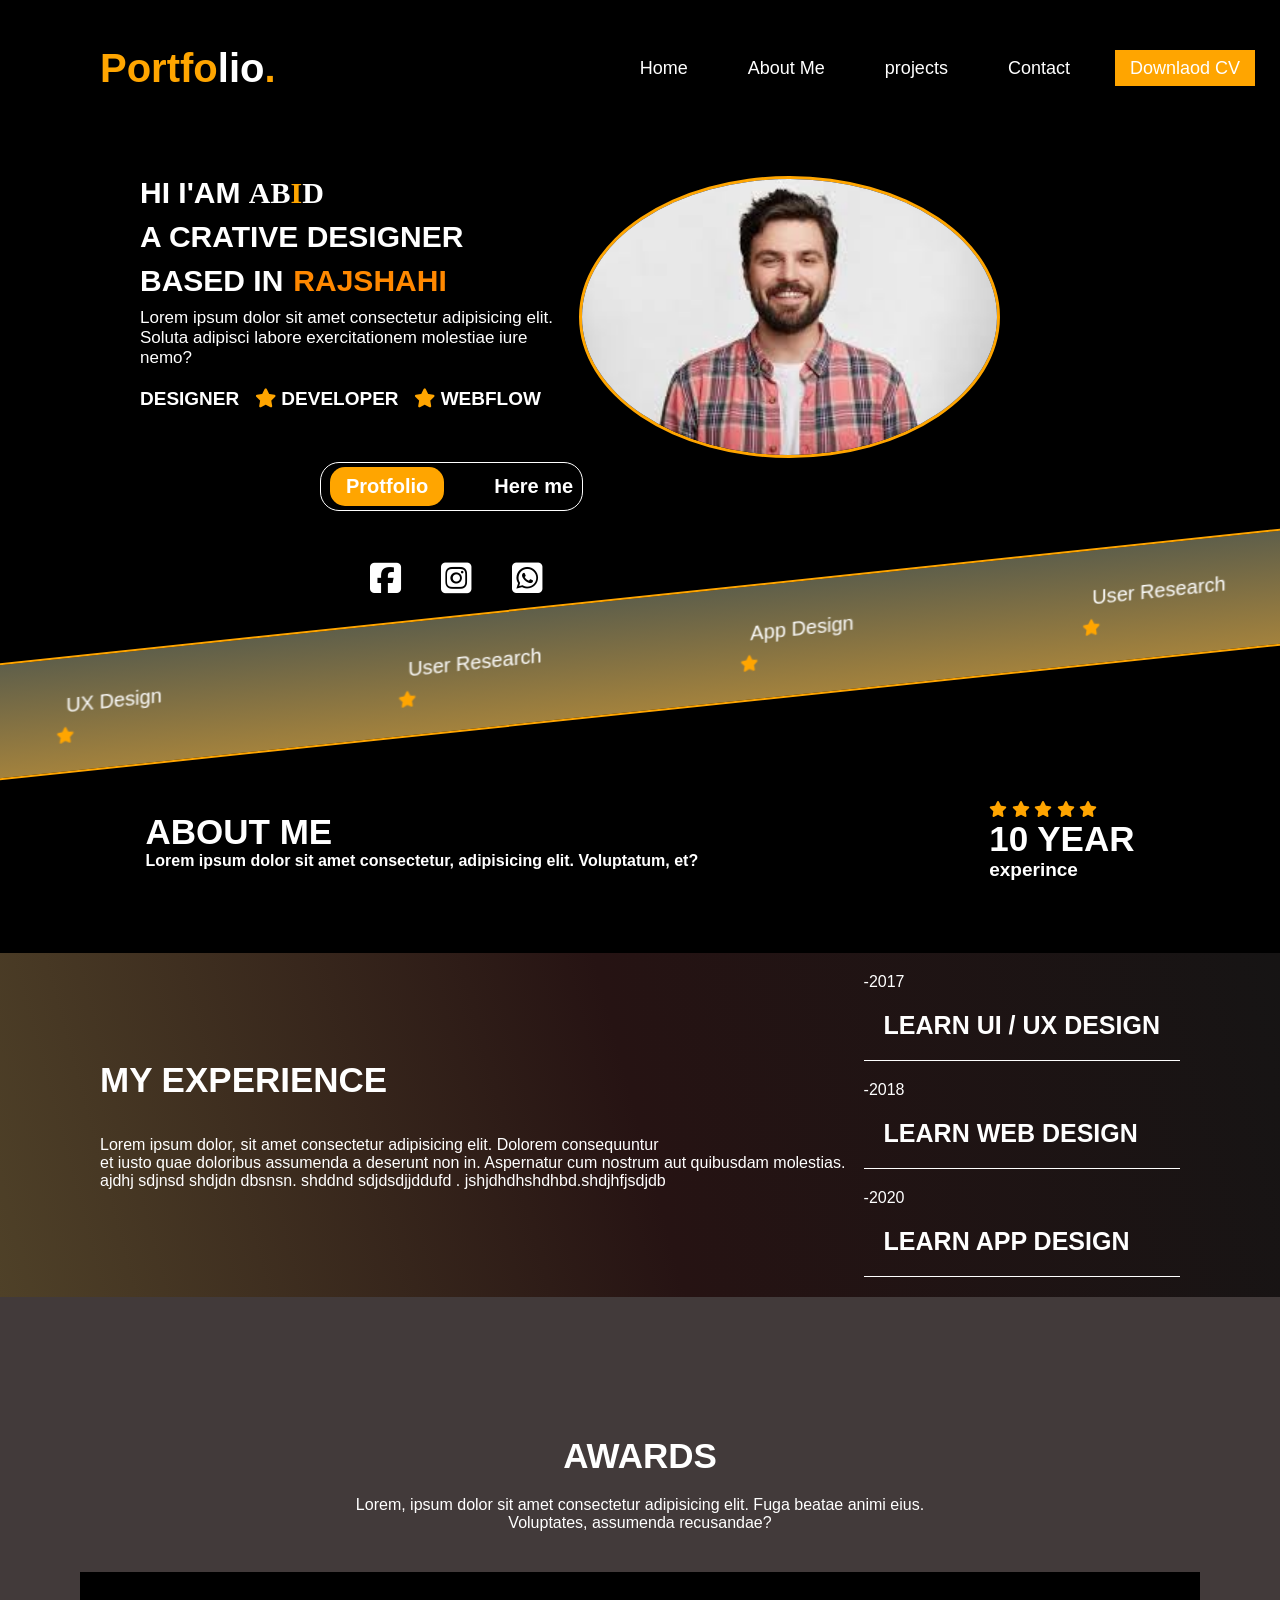
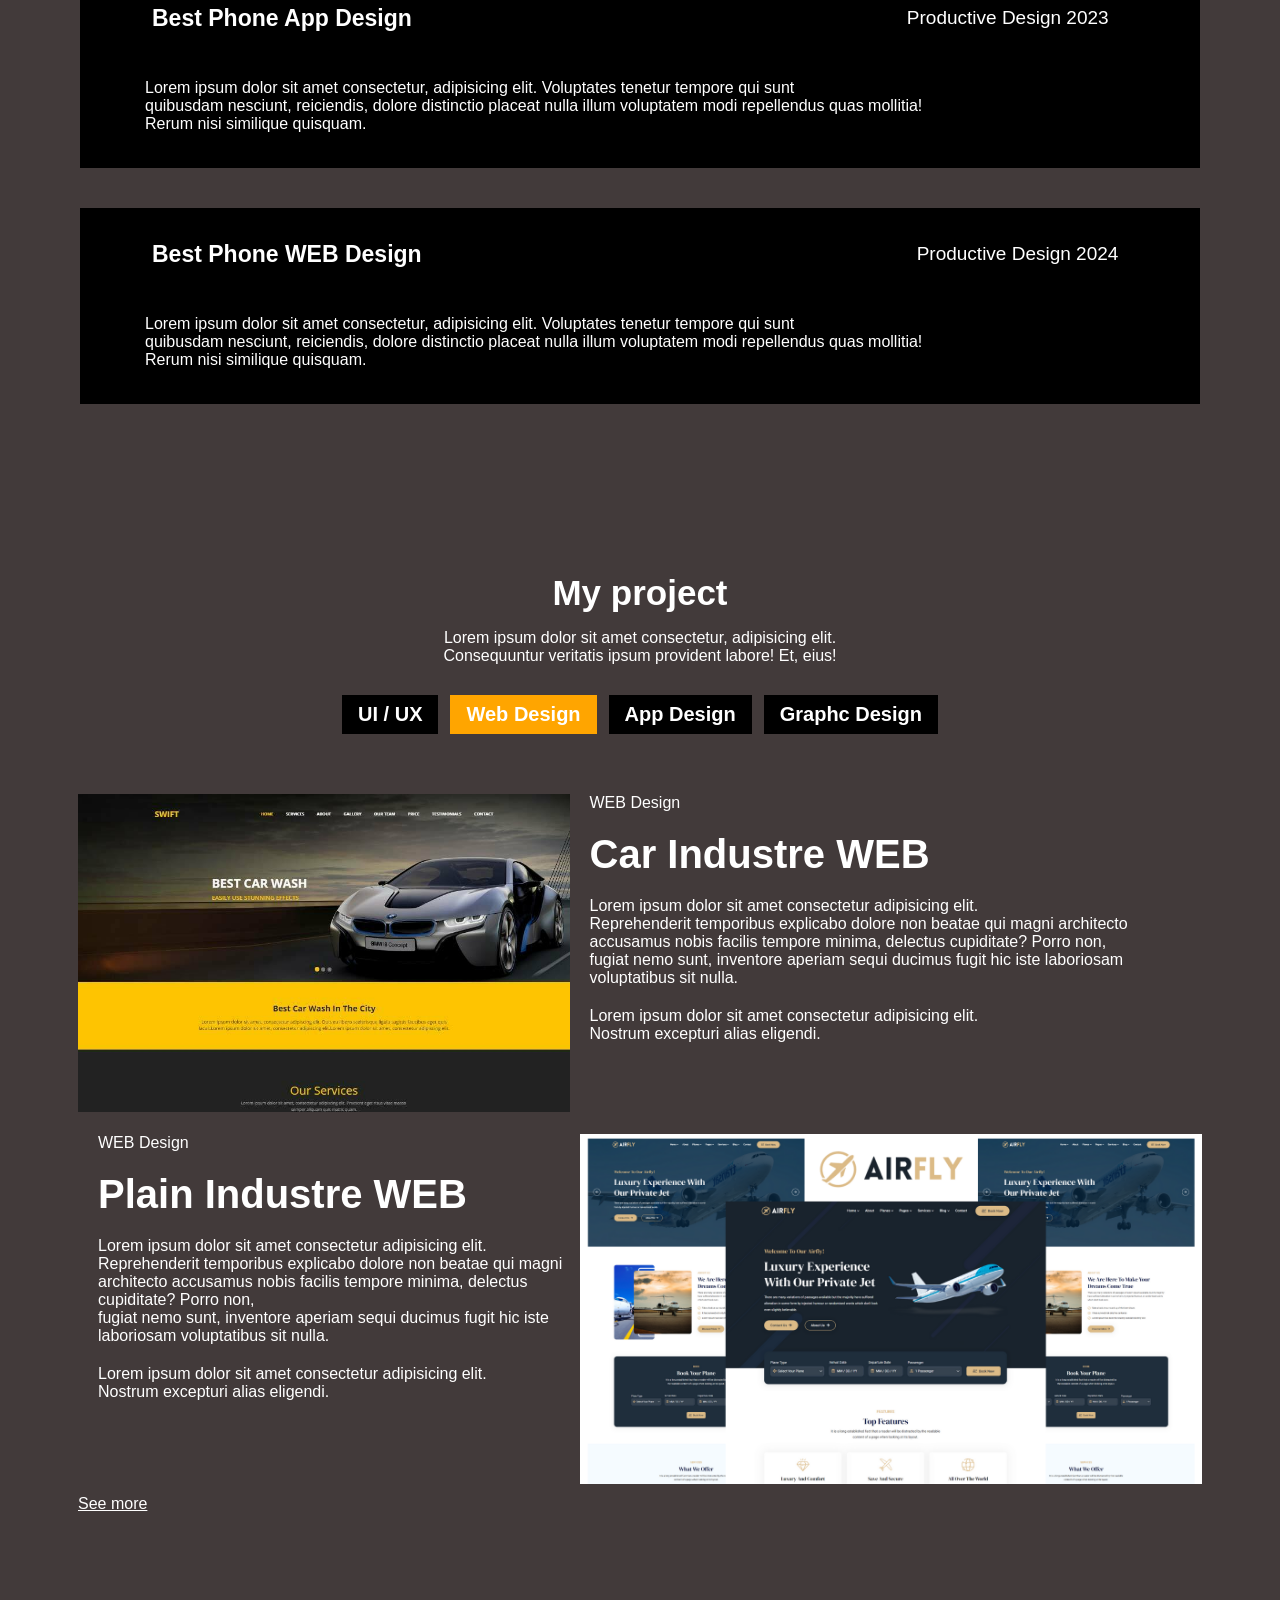
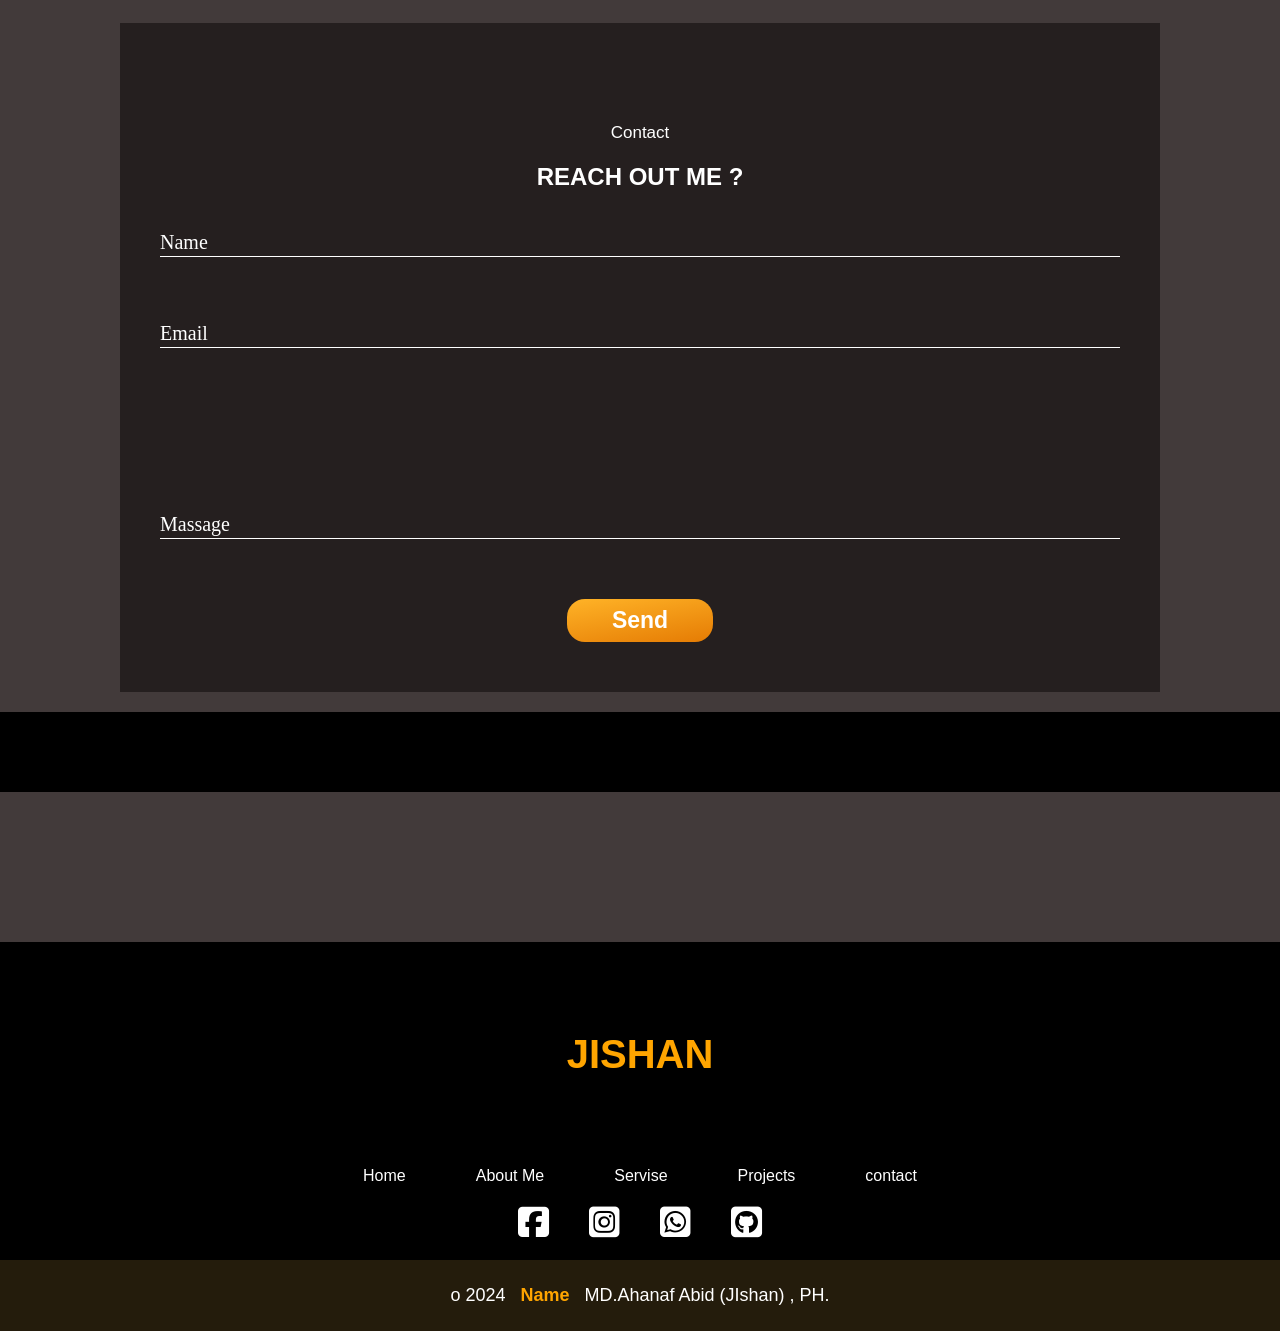
==== commit 207a0581: "add scroll fiture" ====
--- a/index.html
+++ b/index.html
@@ -18,17 +18,17 @@
 <!-- stard -->
 <header> 
 
-<div class="header_container">
+<div id="scroll-1" class="header_container">
 
     <nav class="navbar_section">
         <div class="nav_container">
             <h3 style="margin-left: 100px;">Portfo<span>lio</span>.</h3>
 
             <div class="without_logo">
-            <a class="a1" href="#">Home</a>
-            <a class="a2" href="#">About Me</a>
-            <a href="#">projects</a>
-            <a href="#">Testimonials</a>
+            <a class="a1" href="#scroll-1">Home</a>
+            <a class="a2" href="#scroll-2">About Me</a>
+            <a href="#scroll-3">projects</a>
+            <a href="#scroll-4">Contact</a>
            <button id="btn"> <a class="button" download="Abid's CV.pdf" href="#">Downlaod CV</a> </button><!-- downloade attribeait -->
             </div>
         </div>
@@ -112,7 +112,7 @@
     </MARquee>    
     </div>
 
-    <div class="about_me_container">
+    <div id="scroll-2" class="about_me_container">
         <div class="about_text">
             <h3 style="font-size: 35px;">ABOUT ME</h3>
             <p>Lorem ipsum dolor sit amet consectetur, adipisicing elit. Voluptatum, et?</p>
@@ -190,7 +190,7 @@
     </section>
 
 
-    <section class="projects">
+    <section id="scroll-3" class="projects">
 
         <div class="projects_title">
             <h2>My project</h2>
@@ -244,7 +244,7 @@
 
   
 
-            <section class="input_container">
+            <section id="scroll-4" class="input_container">
                 <div class="contact">
                     <p style="font-size: 17px;">Contact</p>
                     <h2>REACH OUT ME ?</h2>
--- a/assignment.css
+++ b/assignment.css
@@ -3,6 +3,7 @@
     margin: 0px;
     color: white;
     font-family: 'Segoe UI', Tahoma, Geneva, Verdana, sans-serif;
+    scroll-behavior: smooth;
 }
 /* body{
     width: 100%;
@@ -197,7 +198,6 @@
 }
 .award{
     background-color:rgb(0, 0, 0); 
-    height: 50px;
     margin-top: 40px;
     padding: 10px;
 }
@@ -307,8 +307,8 @@
     margin-top:100px ;
 }
 .form_container button{
-    margin: 0px 440px;
-    padding: 8px 0px;
+    margin: 0px auto;
+    padding: 8px 45px;
     border-radius: 18px;
     border: none;
     font-size: 23px;
--- a/risponsiv.css
+++ b/risponsiv.css
@@ -4,21 +4,18 @@
         justify-content: center;
     }
     .without_logo{
-        gap: 9px;
-    }
-    .btn_for_phone{
-        margin-right: 50px;
-        margin-left: 1px;
+        justify-content: center;
+        gap: 5px;
     }
     .without_logo a {
-        padding: 3px 4px;
-        font-size: 16px;
-        font-weight: normal;
+        padding: 3px 5px;
+        font-size: 10px;
+        font-weight: 900;
+    }
+    .a1{
+        order: -3;
     }
     .a2{
-        order: -3;
-    }
-    .a1{
         order: -2;
     }
     #btn{
@@ -45,10 +42,11 @@
     .buttons{
         padding-left: 0px;
         padding-right: 0px;
+        gap: 5px;
     }
     .buttons a{
-        padding: 3px 7px;
-        font-size: 16px;
+        padding: 3px 4px;
+        font-size: 15px;
         font-weight:600; 
     }
     .projects_with_img_container{
@@ -69,8 +67,11 @@
         border-top: 1px solid white;
         margin: 40px 0px;
     }
+    .bottom_footer_container{
+        gap: 10px;
+    }
     .bottom_footer_container p{
-        font-size: 16px;
+        font-size: 11px;
     }
     .a_button{
         margin-top: 10px;
